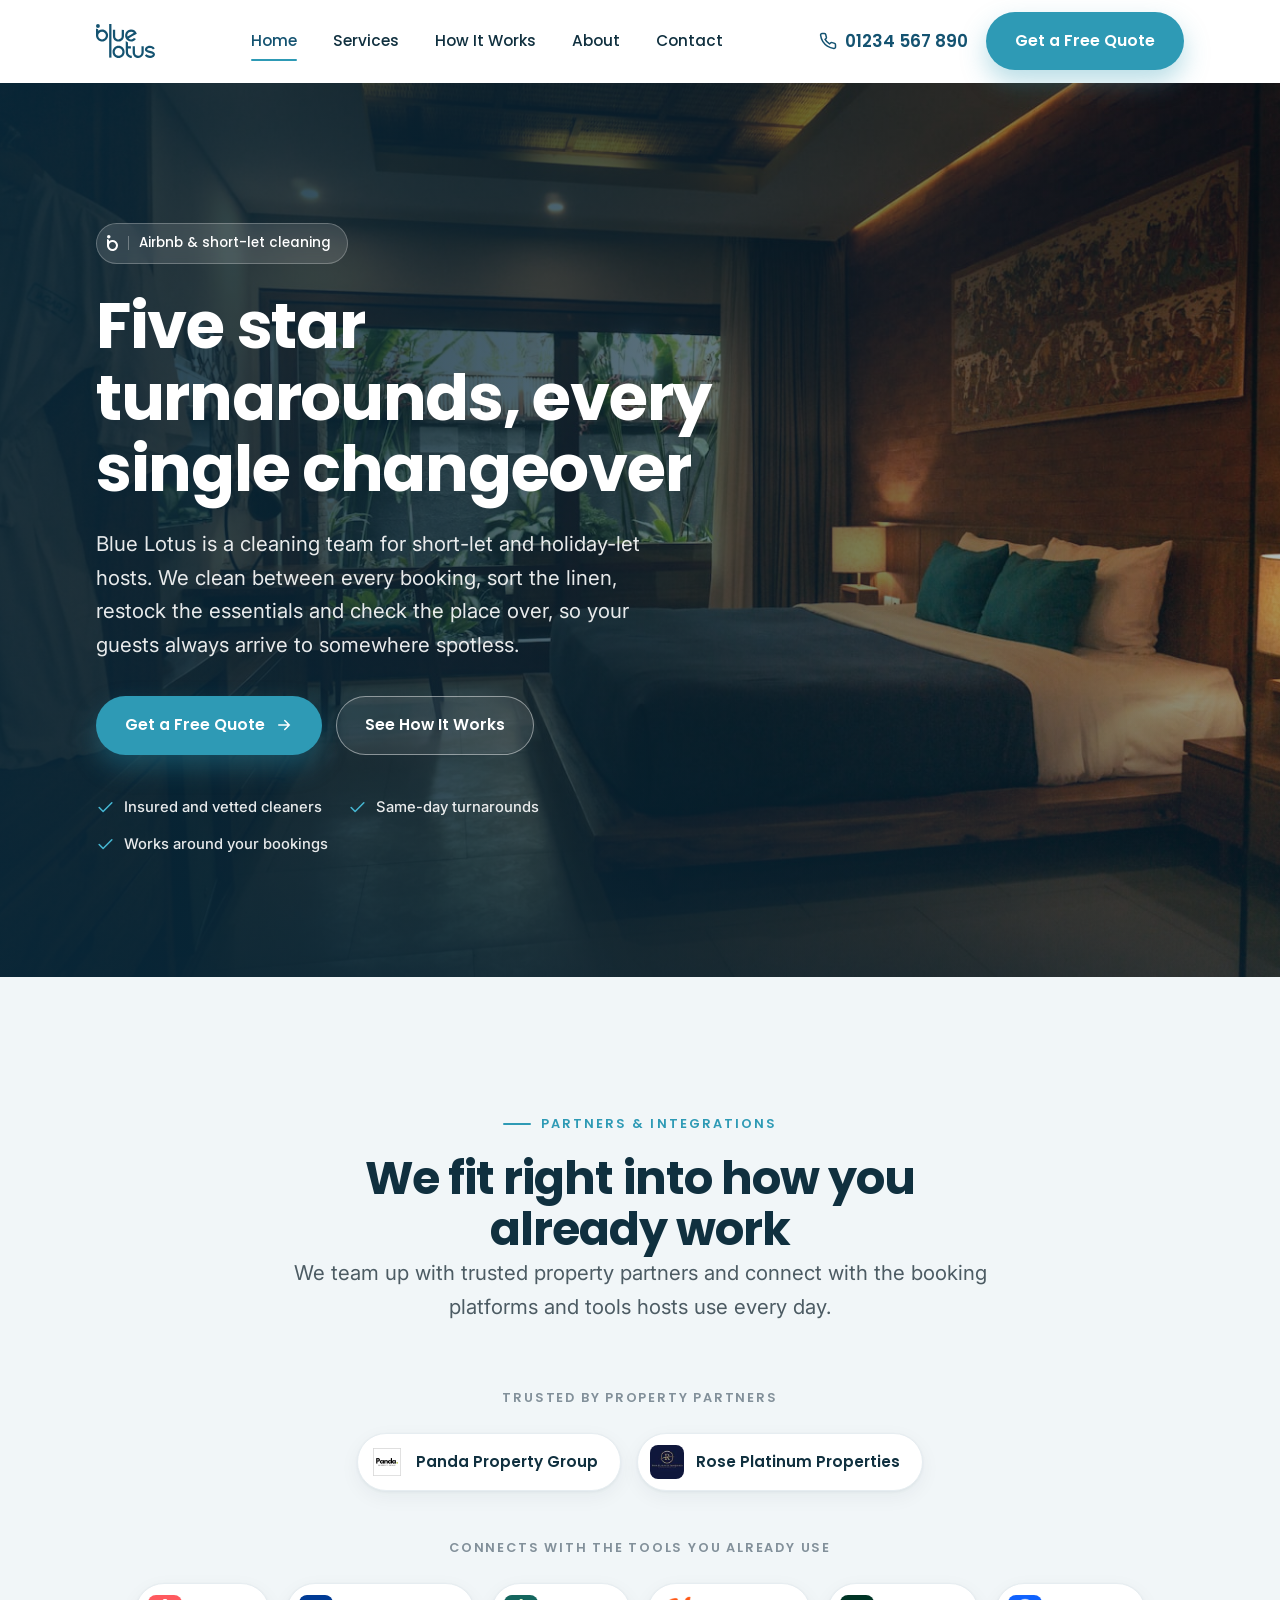
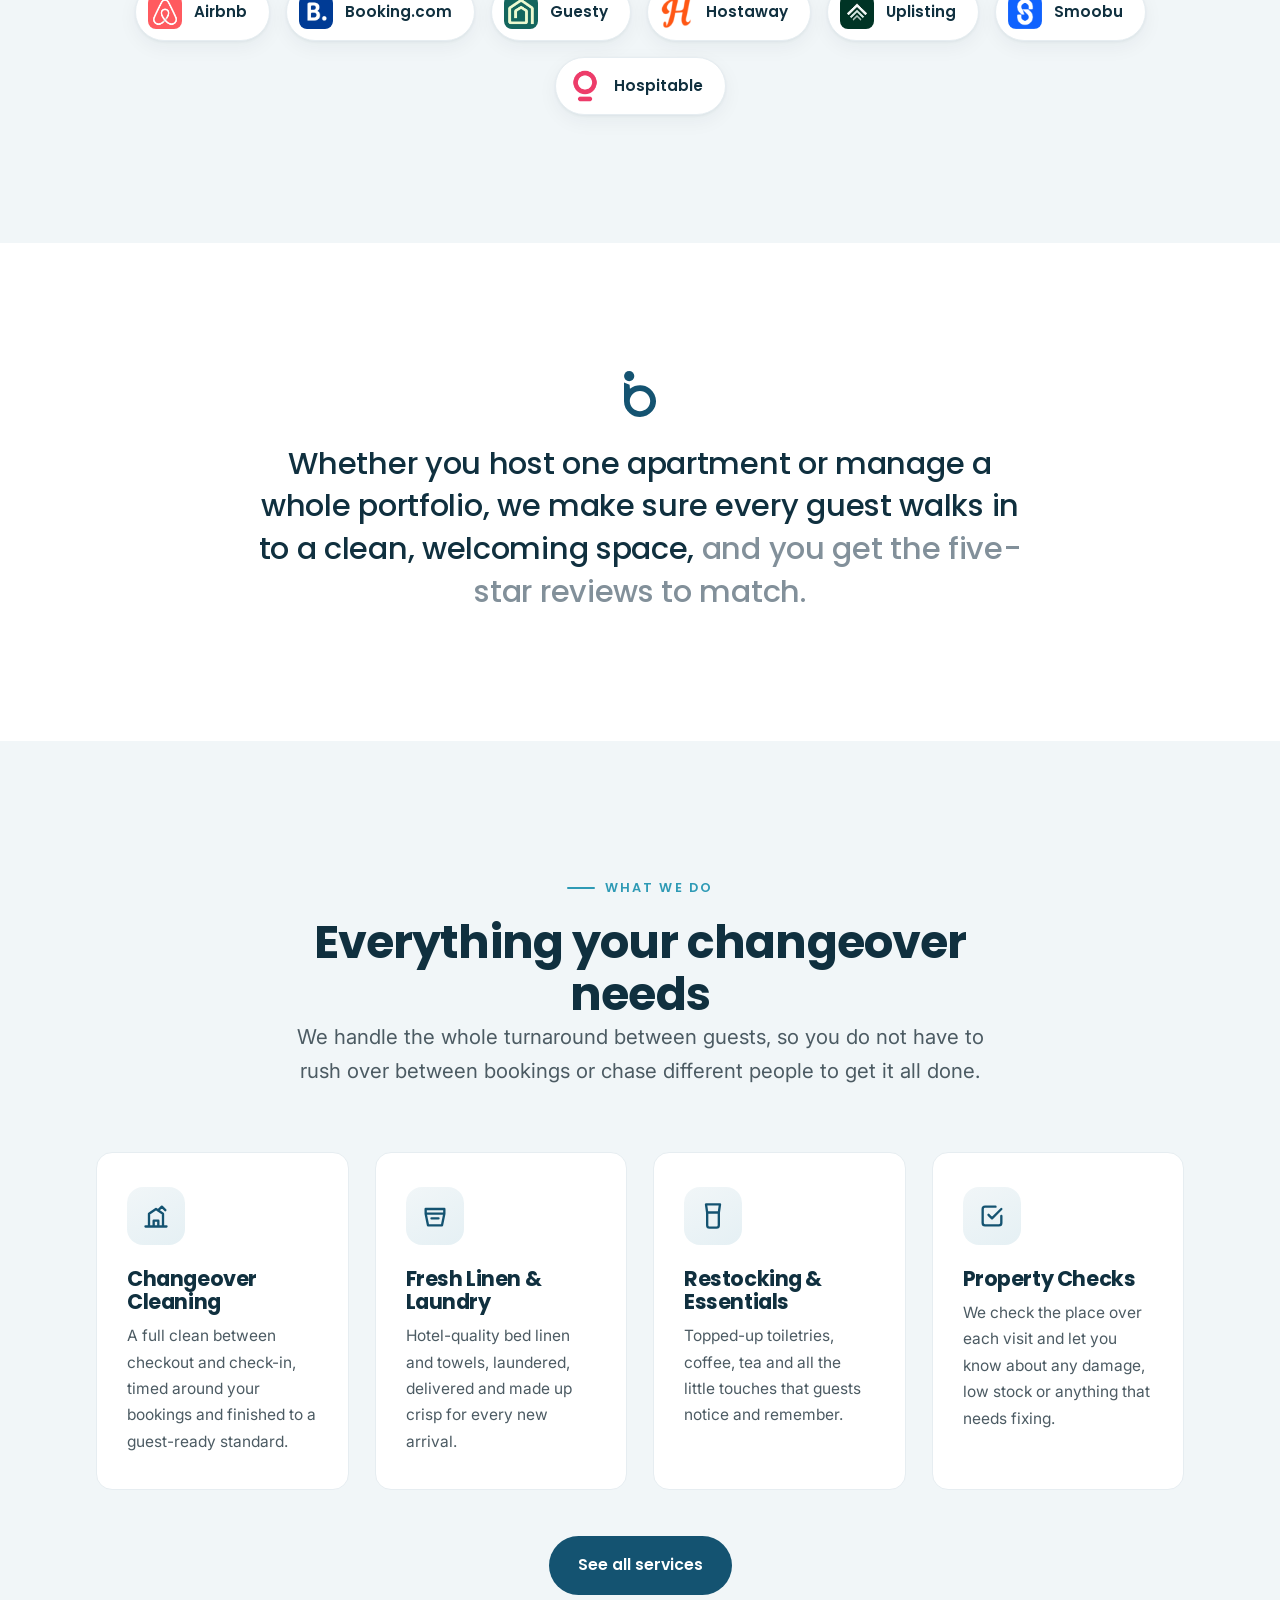
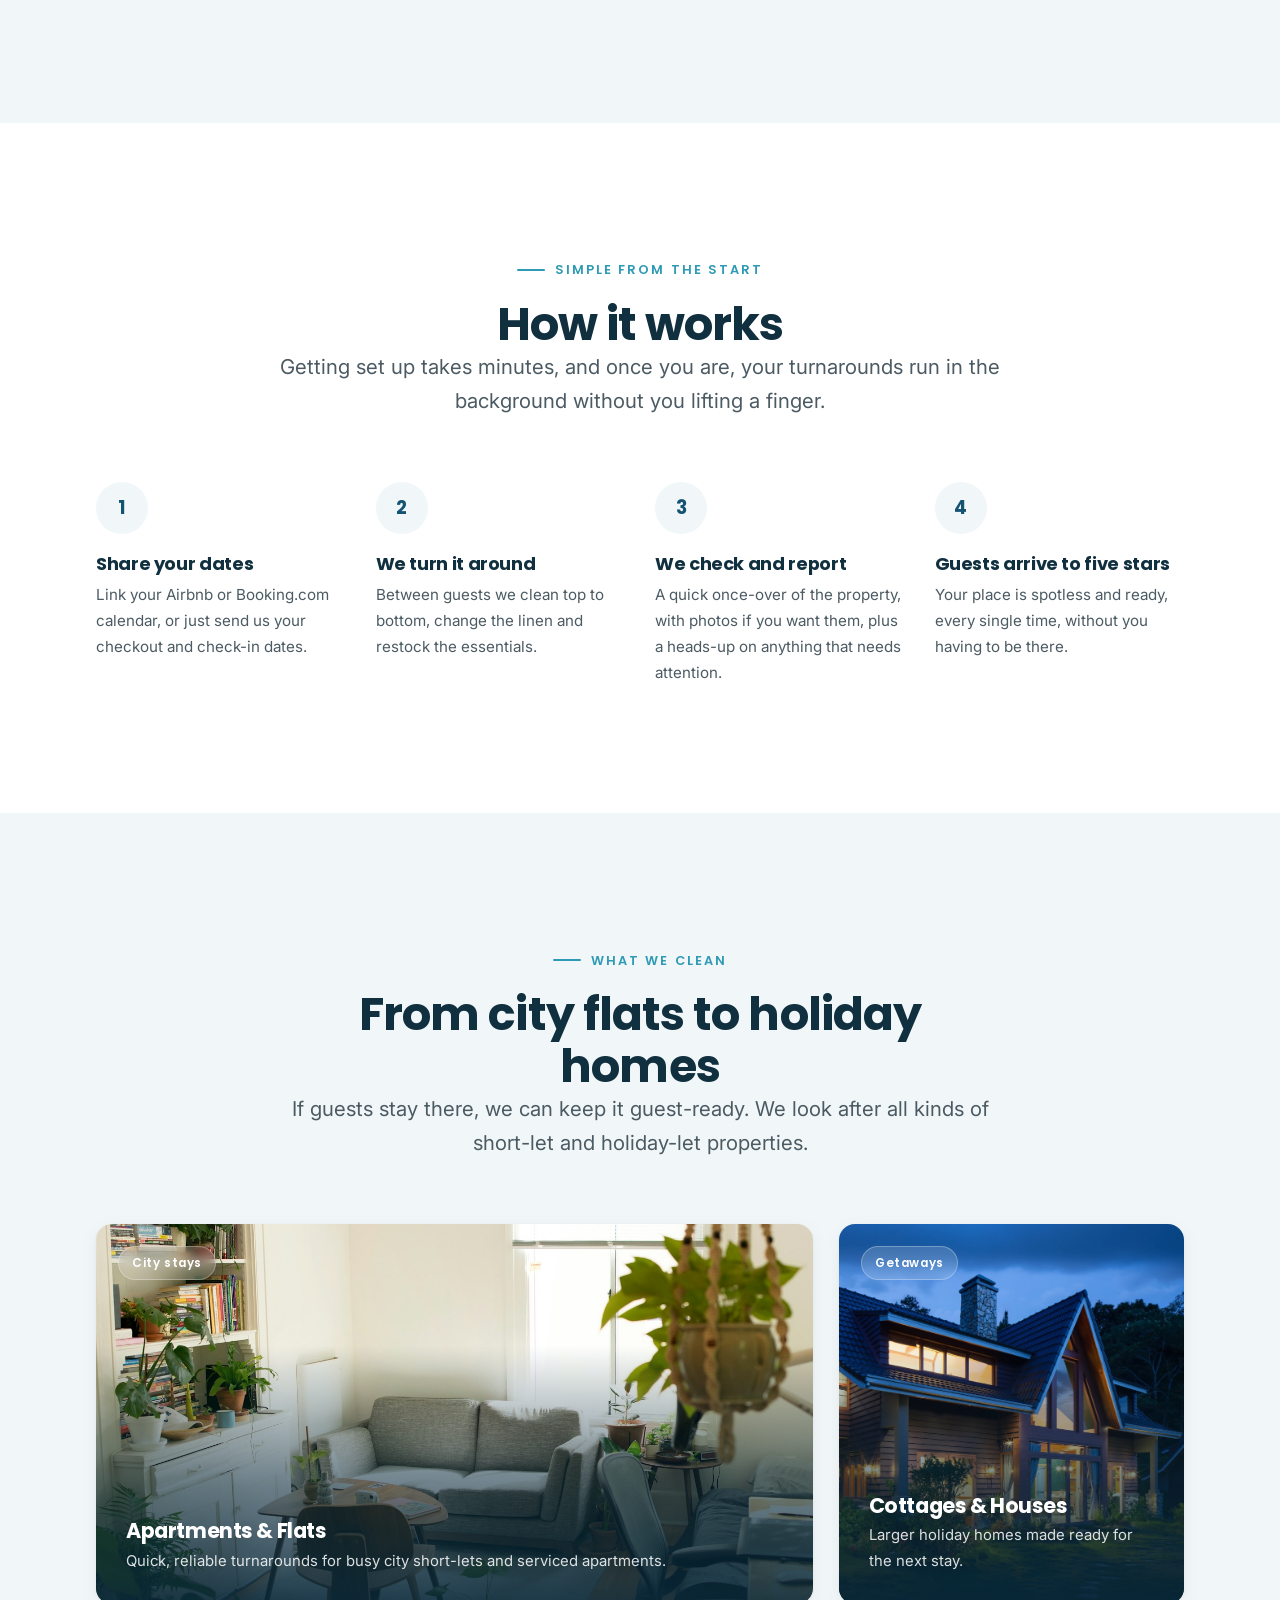
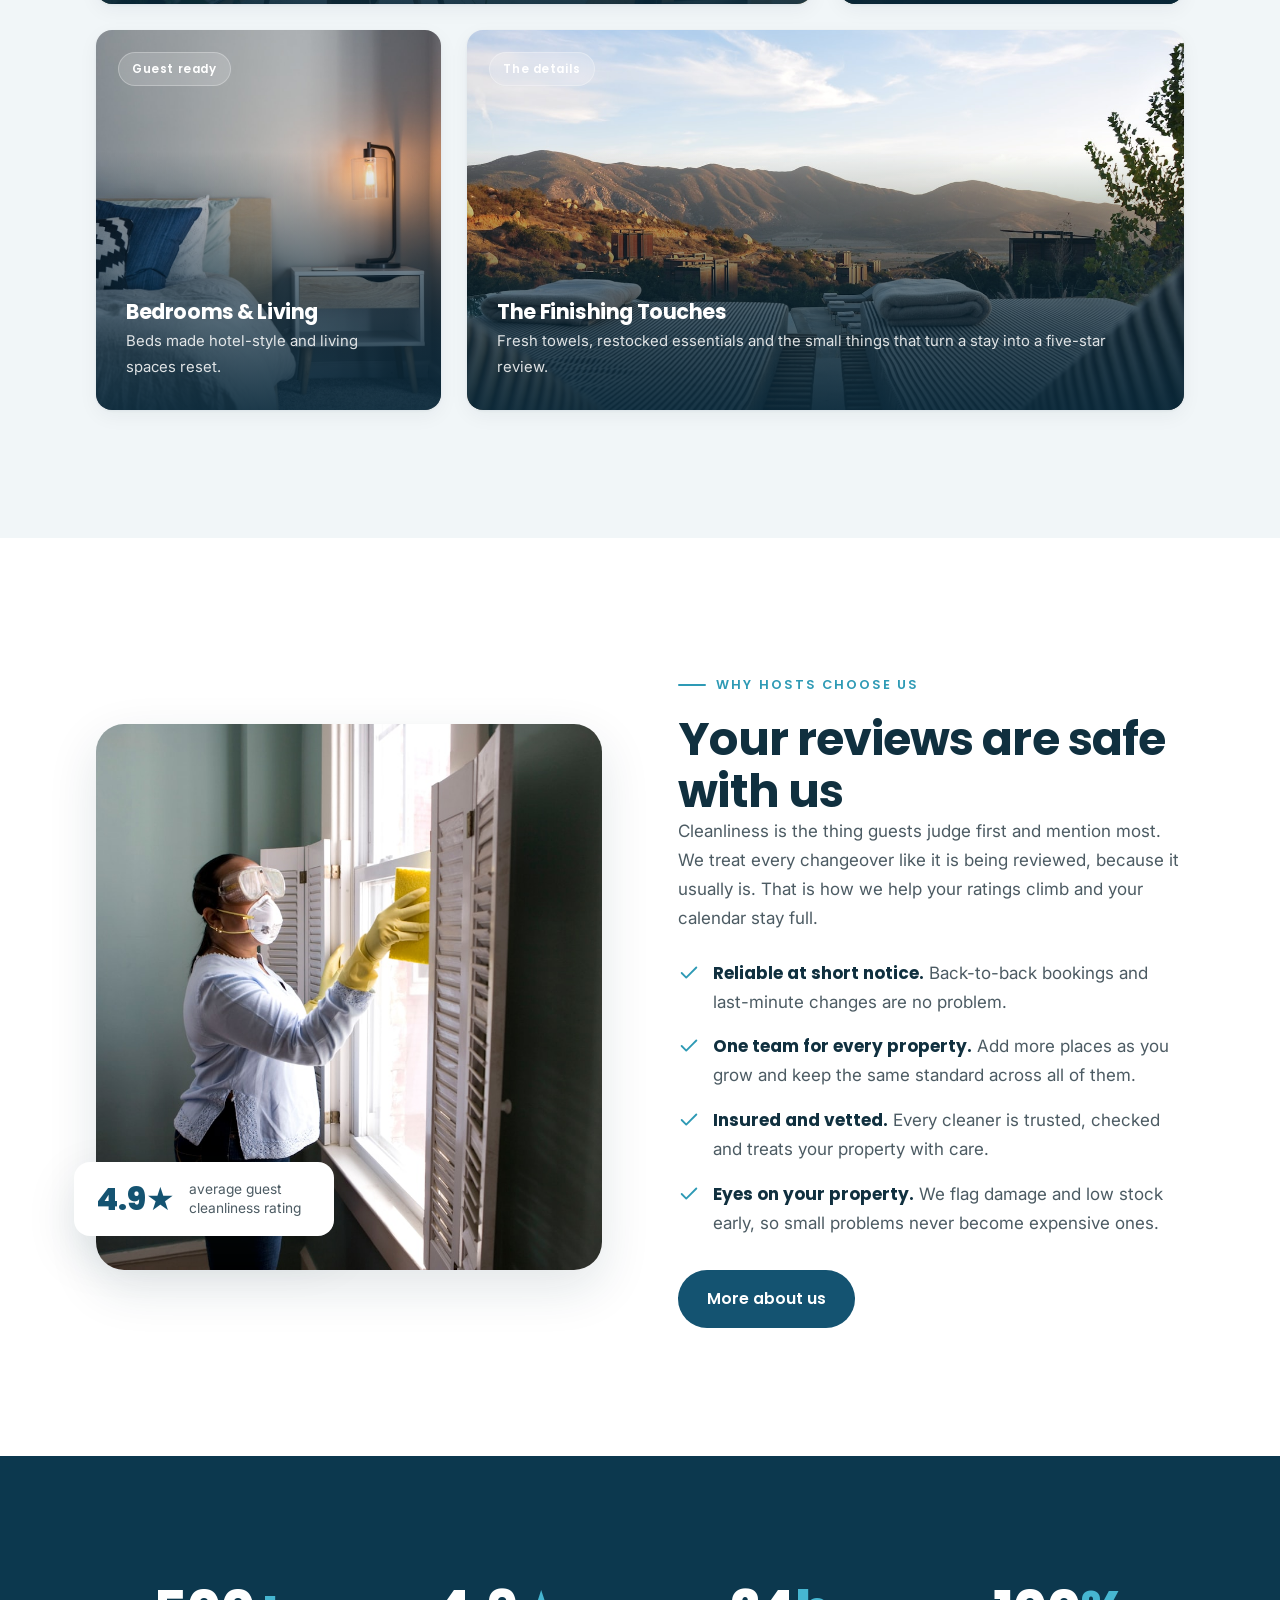
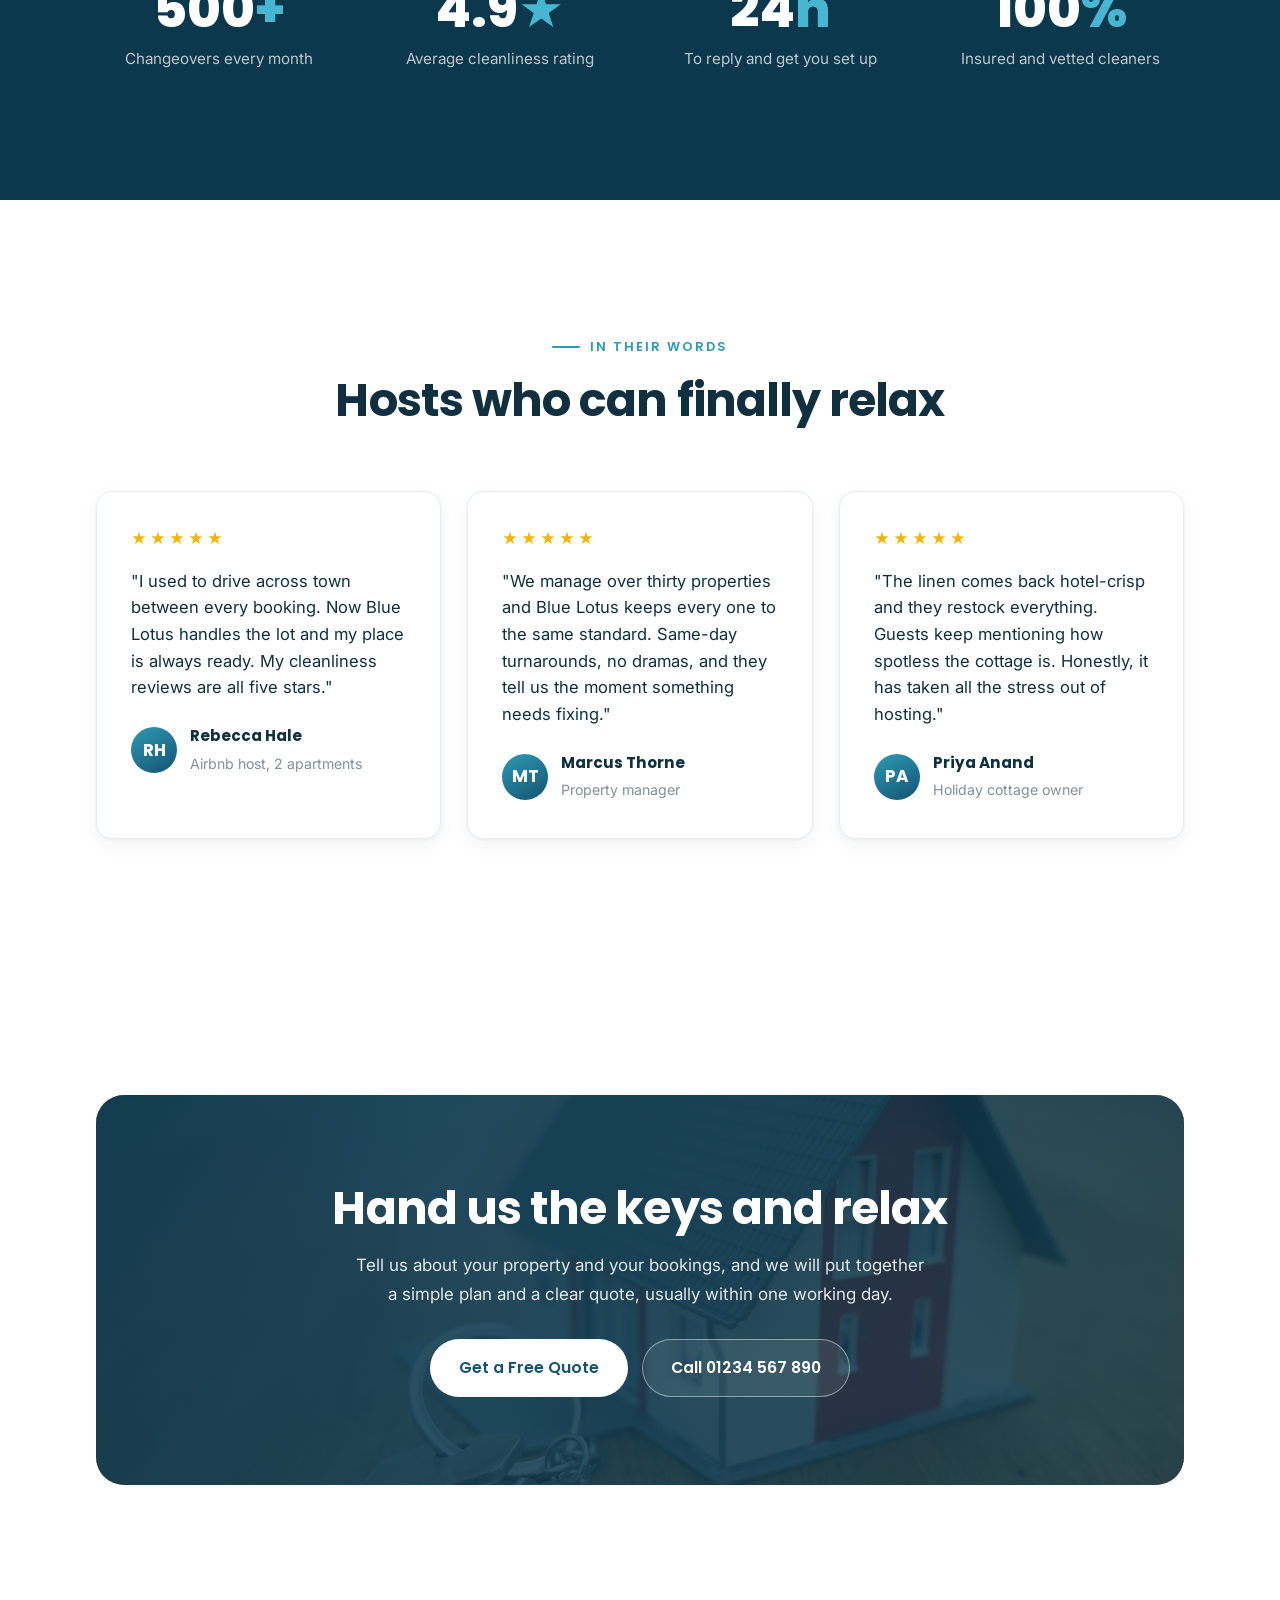
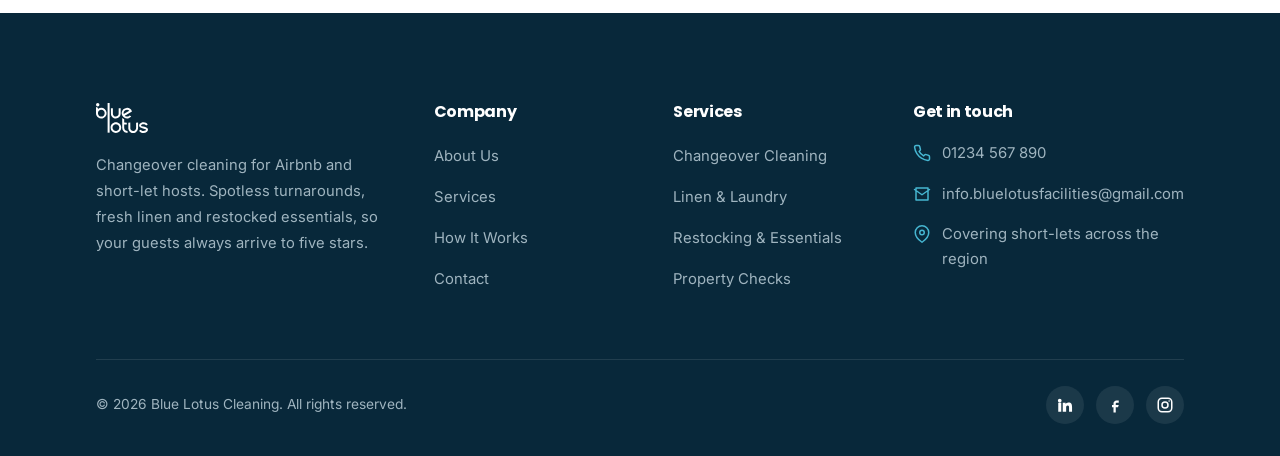
==== index.html @ f2491db0 "Blue Lotus short-let cleaning website" ====
<!DOCTYPE html>
<html lang="en">
<head>
  <meta charset="UTF-8">
  <meta name="viewport" content="width=device-width, initial-scale=1.0">
  <title>Blue Lotus | Airbnb &amp; Short-Let Cleaning</title>
  <meta name="description" content="Blue Lotus is a changeover cleaning team for Airbnb and short-let hosts. Spotless turnarounds between bookings, fresh linen, restocked essentials and property checks.">
  <link rel="icon" href="assets/favicon.svg" type="image/svg+xml">
  <link rel="preconnect" href="https://fonts.googleapis.com">
  <link rel="preconnect" href="https://fonts.gstatic.com" crossorigin>
  <link rel="stylesheet" href="https://fonts.googleapis.com/css2?family=Poppins:wght@500;600;700;800&family=Inter:wght@400;500;600&display=swap" media="print" onload="this.media='all'">
  <noscript><link rel="stylesheet" href="https://fonts.googleapis.com/css2?family=Poppins:wght@500;600;700;800&family=Inter:wght@400;500;600&display=swap"></noscript>
  <link rel="stylesheet" href="css/styles.css">
</head>
<body>

  <!-- HEADER -->
  <header class="site-header">
    <div class="container nav">
      <a href="index.html" class="nav__logo" aria-label="Blue Lotus home"><img src="assets/logo.svg" alt="Blue Lotus"></a>
      <nav class="nav__links" aria-label="Primary">
        <a href="index.html" aria-current="page">Home</a>
        <a href="services.html">Services</a>
        <a href="how-it-works.html">How It Works</a>
        <a href="about.html">About</a>
        <a href="contact.html">Contact</a>
      </nav>
      <div class="nav__cta">
        <a href="tel:+441234567890" class="nav__phone"><svg viewBox="0 0 24 24" fill="none" stroke="currentColor" stroke-width="2" stroke-linecap="round"><path d="M22 16.92v3a2 2 0 0 1-2.18 2 19.79 19.79 0 0 1-8.63-3.07 19.5 19.5 0 0 1-6-6 19.79 19.79 0 0 1-3.07-8.67A2 2 0 0 1 4.11 2h3a2 2 0 0 1 2 1.72c.13.96.36 1.9.7 2.81a2 2 0 0 1-.45 2.11L8.09 9.91a16 16 0 0 0 6 6l1.27-1.27a2 2 0 0 1 2.11-.45c.9.34 1.85.57 2.81.7A2 2 0 0 1 22 16.92Z"/></svg>01234 567 890</a>
        <a href="contact.html" class="btn btn--primary">Get a Free Quote</a>
      </div>
      <button class="nav__toggle" aria-label="Open menu" aria-expanded="false" aria-controls="mobile-menu"><svg viewBox="0 0 24 24" fill="none" stroke="currentColor" stroke-width="2" stroke-linecap="round"><path d="M3 12h18M3 6h18M3 18h18"/></svg></button>
    </div>
    <div class="mobile-menu" id="mobile-menu">
      <a href="index.html">Home</a>
      <a href="services.html">Services</a>
      <a href="how-it-works.html">How It Works</a>
      <a href="about.html">About</a>
      <a href="contact.html">Contact</a>
      <a href="contact.html" class="btn btn--primary">Get a Free Quote</a>
    </div>
  </header>

  <main>
    <!-- HERO -->
    <section class="hero">
      <div class="hero__bg"><img src="assets/img/hero-hotel.jpg" alt="A spotless, guest-ready short-let bedroom"></div>
      <div class="container">
        <div class="hero__inner">
          <span class="hero__badge"><img src="assets/mark-white.svg" alt=""> <span class="sep"></span> Airbnb &amp; short-let cleaning</span>
          <h1>Five star turnarounds, every single changeover</h1>
          <p class="lead hero__lead">Blue Lotus is a cleaning team for short-let and holiday-let hosts. We clean between every booking, sort the linen, restock the essentials and check the place over, so your guests always arrive to somewhere spotless.</p>
          <div class="hero__actions">
            <a href="contact.html" class="btn btn--primary">Get a Free Quote <svg viewBox="0 0 24 24" fill="none" stroke="currentColor" stroke-width="2" stroke-linecap="round"><path d="M5 12h14M13 6l6 6-6 6"/></svg></a>
            <a href="how-it-works.html" class="btn btn--outline-light">See How It Works</a>
          </div>
          <ul class="hero__trust">
            <li><svg viewBox="0 0 24 24" fill="none" stroke="currentColor" stroke-width="2" stroke-linecap="round" stroke-linejoin="round"><path d="M20 6 9 17l-5-5"/></svg> Insured and vetted cleaners</li>
            <li><svg viewBox="0 0 24 24" fill="none" stroke="currentColor" stroke-width="2" stroke-linecap="round" stroke-linejoin="round"><path d="M20 6 9 17l-5-5"/></svg> Same-day turnarounds</li>
            <li><svg viewBox="0 0 24 24" fill="none" stroke="currentColor" stroke-width="2" stroke-linecap="round" stroke-linejoin="round"><path d="M20 6 9 17l-5-5"/></svg> Works around your bookings</li>
          </ul>
        </div>
      </div>
    </section>

    <!-- PARTNERS -->
    <section class="section section--tint">
      <div class="container">
        <div class="section-head center reveal">
          <span class="eyebrow">Partners &amp; integrations</span>
          <h2>We fit right into how you already work</h2>
          <p class="lead">We team up with trusted property partners and connect with the booking platforms and tools hosts use every day.</p>
        </div>
        <div class="partners__group reveal">
          <p class="partners__label">Trusted by property partners</p>
          <div class="partner-grid">
            <a class="partner-chip" href="https://www.pandapropertygroup.com/" target="_blank" rel="noopener"><img src="assets/img/partners/panda.png" alt="Panda Property Group logo"> <span>Panda Property Group</span></a>
            <a class="partner-chip" href="https://www.roseplatinumproperties.co.uk/" target="_blank" rel="noopener"><img src="assets/img/partners/rose.png" alt="Rose Platinum Properties logo"> <span>Rose Platinum Properties</span></a>
          </div>
        </div>
        <div class="partners__group reveal">
          <p class="partners__label">Connects with the tools you already use</p>
          <div class="partner-grid">
            <span class="partner-chip"><img src="assets/img/partners/airbnb.png" alt="Airbnb logo"> <span>Airbnb</span></span>
            <span class="partner-chip"><img src="assets/img/partners/booking.png" alt="Booking.com logo"> <span>Booking.com</span></span>
            <span class="partner-chip"><img src="assets/img/partners/guesty.png" alt="Guesty logo"> <span>Guesty</span></span>
            <span class="partner-chip"><img src="assets/img/partners/hostaway.png" alt="Hostaway logo"> <span>Hostaway</span></span>
            <span class="partner-chip"><img src="assets/img/partners/uplisting.png" alt="Uplisting logo"> <span>Uplisting</span></span>
            <span class="partner-chip"><img src="assets/img/partners/smoobu.png" alt="Smoobu logo"> <span>Smoobu</span></span>
            <span class="partner-chip"><img src="assets/img/partners/hospitable.png" alt="Hospitable logo"> <span>Hospitable</span></span>
          </div>
        </div>
      </div>
    </section>

    <!-- INTRO -->
    <section class="section intro">
      <div class="container">
        <img src="assets/favicon.svg" alt="" class="intro__mark reveal">
        <p class="reveal">Whether you host one apartment or manage a whole portfolio, we make sure every guest walks in to a clean, welcoming space, <span class="soft">and you get the five-star reviews to match.</span></p>
      </div>
    </section>

    <!-- SERVICES -->
    <section class="section section--tint">
      <div class="container">
        <div class="section-head center reveal">
          <span class="eyebrow">What we do</span>
          <h2>Everything your changeover needs</h2>
          <p class="lead">We handle the whole turnaround between guests, so you do not have to rush over between bookings or chase different people to get it all done.</p>
        </div>
        <div class="grid grid-4">
          <article class="card reveal">
            <div class="card__icon"><svg viewBox="0 0 24 24" fill="none" stroke="currentColor" stroke-width="2" stroke-linecap="round" stroke-linejoin="round"><path d="M3 21h18M6 21V10l6-4 6 4v11M10 21v-5h4v5"/><path d="m14 7 3-3 3 3"/></svg></div>
            <h3>Changeover Cleaning</h3>
            <p>A full clean between checkout and check-in, timed around your bookings and finished to a guest-ready standard.</p>
          </article>
          <article class="card reveal">
            <div class="card__icon"><svg viewBox="0 0 24 24" fill="none" stroke="currentColor" stroke-width="2" stroke-linecap="round" stroke-linejoin="round"><path d="M4 6h16v4H4zM4 10l2 10h12l2-10M9 14h6"/></svg></div>
            <h3>Fresh Linen &amp; Laundry</h3>
            <p>Hotel-quality bed linen and towels, laundered, delivered and made up crisp for every new arrival.</p>
          </article>
          <article class="card reveal">
            <div class="card__icon"><svg viewBox="0 0 24 24" fill="none" stroke="currentColor" stroke-width="2" stroke-linecap="round" stroke-linejoin="round"><path d="M6 2h12l-1 7H7L6 2ZM7 9v11a2 2 0 0 0 2 2h6a2 2 0 0 0 2-2V9"/></svg></div>
            <h3>Restocking &amp; Essentials</h3>
            <p>Topped-up toiletries, coffee, tea and all the little touches that guests notice and remember.</p>
          </article>
          <article class="card reveal">
            <div class="card__icon"><svg viewBox="0 0 24 24" fill="none" stroke="currentColor" stroke-width="2" stroke-linecap="round" stroke-linejoin="round"><path d="M9 11l3 3 8-8M20 12v6a2 2 0 0 1-2 2H6a2 2 0 0 1-2-2V6a2 2 0 0 1 2-2h9"/></svg></div>
            <h3>Property Checks</h3>
            <p>We check the place over each visit and let you know about any damage, low stock or anything that needs fixing.</p>
          </article>
        </div>
        <div style="text-align:center; margin-top:46px" class="reveal">
          <a href="services.html" class="btn btn--dark">See all services</a>
        </div>
      </div>
    </section>

    <!-- HOW IT WORKS -->
    <section class="section">
      <div class="container">
        <div class="section-head center reveal">
          <span class="eyebrow">Simple from the start</span>
          <h2>How it works</h2>
          <p class="lead">Getting set up takes minutes, and once you are, your turnarounds run in the background without you lifting a finger.</p>
        </div>
        <div class="steps">
          <div class="step reveal"><div class="step__num">1</div><h3>Share your dates</h3><p>Link your Airbnb or Booking.com calendar, or just send us your checkout and check-in dates.</p></div>
          <div class="step reveal"><div class="step__num">2</div><h3>We turn it around</h3><p>Between guests we clean top to bottom, change the linen and restock the essentials.</p></div>
          <div class="step reveal"><div class="step__num">3</div><h3>We check and report</h3><p>A quick once-over of the property, with photos if you want them, plus a heads-up on anything that needs attention.</p></div>
          <div class="step reveal"><div class="step__num">4</div><h3>Guests arrive to five stars</h3><p>Your place is spotless and ready, every single time, without you having to be there.</p></div>
        </div>
      </div>
    </section>

    <!-- PROPERTY TYPES -->
    <section class="section section--tint">
      <div class="container">
        <div class="section-head center reveal">
          <span class="eyebrow">What we clean</span>
          <h2>From city flats to holiday homes</h2>
          <p class="lead">If guests stay there, we can keep it guest-ready. We look after all kinds of short-let and holiday-let properties.</p>
        </div>
        <div class="grid grid-3">
          <div class="space-card space-card--wide reveal">
            <img src="assets/img/apartment.jpg" alt="City apartment living room">
            <span class="tag">City stays</span>
            <div><h3>Apartments &amp; Flats</h3><p>Quick, reliable turnarounds for busy city short-lets and serviced apartments.</p></div>
          </div>
          <div class="space-card reveal">
            <img src="assets/img/prop-cottage.jpg" alt="Holiday cottage">
            <span class="tag">Getaways</span>
            <div><h3>Cottages &amp; Houses</h3><p>Larger holiday homes made ready for the next stay.</p></div>
          </div>
          <div class="space-card reveal">
            <img src="assets/img/prop-bedroom.jpg" alt="Neatly made bed">
            <span class="tag">Guest ready</span>
            <div><h3>Bedrooms &amp; Living</h3><p>Beds made hotel-style and living spaces reset.</p></div>
          </div>
          <div class="space-card space-card--wide reveal">
            <img src="assets/img/prop-welcome.jpg" alt="Fresh towels set out for guests">
            <span class="tag">The details</span>
            <div><h3>The Finishing Touches</h3><p>Fresh towels, restocked essentials and the small things that turn a stay into a five-star review.</p></div>
          </div>
        </div>
      </div>
    </section>

    <!-- WHY US -->
    <section class="section">
      <div class="container split">
        <div class="split__media reveal">
          <img src="assets/img/cleaning.jpg" alt="Blue Lotus cleaner at work">
          <div class="split__badge"><span class="n">4.9&#9733;</span><small>average guest cleanliness rating</small></div>
        </div>
        <div class="reveal">
          <span class="eyebrow">Why hosts choose us</span>
          <h2>Your reviews are safe with us</h2>
          <p>Cleanliness is the thing guests judge first and mention most. We treat every changeover like it is being reviewed, because it usually is. That is how we help your ratings climb and your calendar stay full.</p>
          <ul class="checklist">
            <li><svg viewBox="0 0 24 24" fill="none" stroke="currentColor" stroke-width="2" stroke-linecap="round" stroke-linejoin="round"><path d="M20 6 9 17l-5-5"/></svg><span><strong>Reliable at short notice.</strong> Back-to-back bookings and last-minute changes are no problem.</span></li>
            <li><svg viewBox="0 0 24 24" fill="none" stroke="currentColor" stroke-width="2" stroke-linecap="round" stroke-linejoin="round"><path d="M20 6 9 17l-5-5"/></svg><span><strong>One team for every property.</strong> Add more places as you grow and keep the same standard across all of them.</span></li>
            <li><svg viewBox="0 0 24 24" fill="none" stroke="currentColor" stroke-width="2" stroke-linecap="round" stroke-linejoin="round"><path d="M20 6 9 17l-5-5"/></svg><span><strong>Insured and vetted.</strong> Every cleaner is trusted, checked and treats your property with care.</span></li>
            <li><svg viewBox="0 0 24 24" fill="none" stroke="currentColor" stroke-width="2" stroke-linecap="round" stroke-linejoin="round"><path d="M20 6 9 17l-5-5"/></svg><span><strong>Eyes on your property.</strong> We flag damage and low stock early, so small problems never become expensive ones.</span></li>
          </ul>
          <a href="about.html" class="btn btn--dark">More about us</a>
        </div>
      </div>
    </section>

    <!-- STATS -->
    <section class="section section--brand">
      <div class="container">
        <div class="stats">
          <div class="stat reveal"><div class="num">500<span class="plus">+</span></div><p>Changeovers every month</p></div>
          <div class="stat reveal"><div class="num">4.9<span class="plus">&#9733;</span></div><p>Average cleanliness rating</p></div>
          <div class="stat reveal"><div class="num">24<span class="plus">h</span></div><p>To reply and get you set up</p></div>
          <div class="stat reveal"><div class="num">100<span class="plus">%</span></div><p>Insured and vetted cleaners</p></div>
        </div>
      </div>
    </section>

    <!-- TESTIMONIALS -->
    <section class="section">
      <div class="container">
        <div class="section-head center reveal">
          <span class="eyebrow">In their words</span>
          <h2>Hosts who can finally relax</h2>
        </div>
        <div class="grid grid-3">
          <figure class="quote reveal">
            <div class="stars">&#9733;&#9733;&#9733;&#9733;&#9733;</div>
            <blockquote>"I used to drive across town between every booking. Now Blue Lotus handles the lot and my place is always ready. My cleanliness reviews are all five stars."</blockquote>
            <figcaption class="quote__by"><span class="quote__av">RH</span><span><strong>Rebecca Hale</strong><small>Airbnb host, 2 apartments</small></span></figcaption>
          </figure>
          <figure class="quote reveal">
            <div class="stars">&#9733;&#9733;&#9733;&#9733;&#9733;</div>
            <blockquote>"We manage over thirty properties and Blue Lotus keeps every one to the same standard. Same-day turnarounds, no dramas, and they tell us the moment something needs fixing."</blockquote>
            <figcaption class="quote__by"><span class="quote__av">MT</span><span><strong>Marcus Thorne</strong><small>Property manager</small></span></figcaption>
          </figure>
          <figure class="quote reveal">
            <div class="stars">&#9733;&#9733;&#9733;&#9733;&#9733;</div>
            <blockquote>"The linen comes back hotel-crisp and they restock everything. Guests keep mentioning how spotless the cottage is. Honestly, it has taken all the stress out of hosting."</blockquote>
            <figcaption class="quote__by"><span class="quote__av">PA</span><span><strong>Priya Anand</strong><small>Holiday cottage owner</small></span></figcaption>
          </figure>
        </div>
      </div>
    </section>

    <!-- CTA -->
    <section class="section">
      <div class="container">
        <div class="cta reveal">
          <img src="assets/img/prop-keys.jpg" alt="">
          <h2>Hand us the keys and relax</h2>
          <p>Tell us about your property and your bookings, and we will put together a simple plan and a clear quote, usually within one working day.</p>
          <div class="hero__actions">
            <a href="contact.html" class="btn btn--light">Get a Free Quote</a>
            <a href="tel:+441234567890" class="btn btn--outline-light">Call 01234 567 890</a>
          </div>
        </div>
      </div>
    </section>
  </main>

  <!-- FOOTER -->
  <footer class="site-footer">
    <div class="container">
      <div class="footer-grid">
        <div>
          <img src="assets/logo-white.svg" alt="Blue Lotus" class="flogo">
          <p>Changeover cleaning for Airbnb and short-let hosts. Spotless turnarounds, fresh linen and restocked essentials, so your guests always arrive to five stars.</p>
        </div>
        <div>
          <h4>Company</h4>
          <ul class="footer-links">
            <li><a href="about.html">About Us</a></li>
            <li><a href="services.html">Services</a></li>
            <li><a href="how-it-works.html">How It Works</a></li>
            <li><a href="contact.html">Contact</a></li>
          </ul>
        </div>
        <div>
          <h4>Services</h4>
          <ul class="footer-links">
            <li><a href="services.html">Changeover Cleaning</a></li>
            <li><a href="services.html">Linen &amp; Laundry</a></li>
            <li><a href="services.html">Restocking &amp; Essentials</a></li>
            <li><a href="services.html">Property Checks</a></li>
          </ul>
        </div>
        <div>
          <h4>Get in touch</h4>
          <ul class="footer-contact">
            <li><svg viewBox="0 0 24 24" fill="none" stroke="currentColor" stroke-width="2" stroke-linecap="round" stroke-linejoin="round"><path d="M22 16.92v3a2 2 0 0 1-2.18 2 19.79 19.79 0 0 1-8.63-3.07 19.5 19.5 0 0 1-6-6 19.79 19.79 0 0 1-3.07-8.67A2 2 0 0 1 4.11 2h3a2 2 0 0 1 2 1.72c.13.96.36 1.9.7 2.81a2 2 0 0 1-.45 2.11L8.09 9.91a16 16 0 0 0 6 6l1.27-1.27a2 2 0 0 1 2.11-.45c.9.34 1.85.57 2.81.7A2 2 0 0 1 22 16.92Z"/></svg><a href="tel:+441234567890">01234 567 890</a></li>
            <li><svg viewBox="0 0 24 24" fill="none" stroke="currentColor" stroke-width="2" stroke-linecap="round" stroke-linejoin="round"><path d="M4 4h16v16H4zM22 6l-10 7L2 6"/></svg><a href="mailto:info.bluelotusfacilities@gmail.com">info.bluelotusfacilities@gmail.com</a></li>
            <li><svg viewBox="0 0 24 24" fill="none" stroke="currentColor" stroke-width="2" stroke-linecap="round" stroke-linejoin="round"><path d="M21 10c0 7-9 13-9 13s-9-6-9-13a9 9 0 0 1 18 0Z"/><circle cx="12" cy="10" r="3"/></svg><span>Covering short-lets across the region</span></li>
          </ul>
        </div>
      </div>
      <div class="footer-bottom">
        <span>&copy; <span id="year">2026</span> Blue Lotus Cleaning. All rights reserved.</span>
        <div class="footer-social">
          <a href="#" aria-label="LinkedIn"><svg viewBox="0 0 24 24" fill="currentColor"><path d="M4.98 3.5a2.5 2.5 0 1 1 0 5 2.5 2.5 0 0 1 0-5ZM3 9h4v12H3zM9 9h3.8v1.7h.05c.53-1 1.83-2.05 3.77-2.05 4.03 0 4.78 2.65 4.78 6.1V21h-4v-5.4c0-1.3 0-2.95-1.8-2.95s-2.07 1.4-2.07 2.85V21H9z"/></svg></a>
          <a href="#" aria-label="Facebook"><svg viewBox="0 0 24 24" fill="currentColor"><path d="M14 9h3V6h-3c-2.2 0-4 1.8-4 4v2H8v3h2v7h3v-7h3l1-3h-4v-2c0-.6.4-1 1-1Z"/></svg></a>
          <a href="#" aria-label="Instagram"><svg viewBox="0 0 24 24" fill="none" stroke="currentColor" stroke-width="2"><rect x="3" y="3" width="18" height="18" rx="5"/><circle cx="12" cy="12" r="4"/><circle cx="17.5" cy="6.5" r="1" fill="currentColor" stroke="none"/></svg></a>
        </div>
      </div>
    </div>
  </footer>

  <script src="js/main.js"></script>
</body>
</html>
---- css/styles.css ----
/* =====================================================================
   Blue Lotus - Hotel Cleaning Specialists
   Brand color sampled from logo: #145371
   ===================================================================== */

:root {
  --brand:        #145371;
  --brand-700:    #0f4460;
  --brand-800:    #0c384e;
  --brand-900:    #08283a;
  --accent:       #2e9ab5;
  --accent-400:   #46b6d1;

  --ink:          #10303f;
  --body:         #4c5b63;
  --muted:        #82909a;
  --line:         #e6edf1;
  --mist:         #f1f6f8;
  --mist-2:       #f8fbfc;
  --paper:        #ffffff;

  --radius:       16px;
  --radius-sm:    10px;
  --radius-lg:    28px;
  --shadow-sm:    0 1px 3px rgba(16,48,63,.06), 0 6px 20px rgba(16,48,63,.05);
  --shadow:       0 18px 50px rgba(16,48,63,.12);
  --shadow-lg:    0 30px 80px rgba(8,40,58,.28);
  --container:    1200px;
  --gutter:       clamp(22px, 5vw, 56px);
  --ease:         cubic-bezier(.22,.61,.36,1);

  --font-head: "Poppins", "Segoe UI", system-ui, -apple-system, sans-serif;
  --font-body: "Inter", "Segoe UI", system-ui, -apple-system, sans-serif;
}

*, *::before, *::after { box-sizing: border-box; }
* { margin: 0; }
html { scroll-behavior: smooth; -webkit-text-size-adjust: 100%; }
body {
  font-family: var(--font-body);
  color: var(--body);
  background: var(--paper);
  line-height: 1.7;
  font-size: 17px;
  -webkit-font-smoothing: antialiased;
  overflow-x: hidden;
}
img { max-width: 100%; display: block; }
a { color: inherit; text-decoration: none; }
ul { list-style: none; padding: 0; }
button { font: inherit; cursor: pointer; }

h1, h2, h3, h4 {
  font-family: var(--font-head);
  color: var(--ink);
  line-height: 1.12;
  font-weight: 700;
  letter-spacing: -.02em;
}
h1 { font-size: clamp(2.4rem, 5.4vw, 4rem); }
h2 { font-size: clamp(1.9rem, 3.6vw, 2.9rem); }
h3 { font-size: 1.3rem; }
p  { margin-bottom: 1rem; }
p:last-child { margin-bottom: 0; }
.lead { font-size: clamp(1.08rem, 1.6vw, 1.28rem); color: var(--body); line-height: 1.65; }

.container { width: 100%; max-width: var(--container); margin-inline: auto; padding-inline: var(--gutter); }
.section { padding: clamp(70px, 10vw, 130px) 0; }
.section--tint { background: var(--mist); }
.section--brand { background: var(--brand-800); color: #cfe0e8; }
.section--brand h2, .section--brand h3 { color: #fff; }
.narrow { max-width: 760px; }

.eyebrow {
  display: inline-flex; align-items: center; gap: 10px;
  font-family: var(--font-head); font-weight: 600; font-size: .8rem;
  letter-spacing: .16em; text-transform: uppercase; color: var(--accent);
  margin-bottom: 18px;
}
.eyebrow::before { content: ""; width: 28px; height: 2px; background: var(--accent); border-radius: 2px; }
.section-head { max-width: 720px; margin-bottom: clamp(40px, 5vw, 64px); }
.section-head p { color: var(--body); }
.section-head.center { margin-inline: auto; text-align: center; }
.section-head.center .eyebrow { justify-content: center; }

/* Buttons */
.btn {
  display: inline-flex; align-items: center; gap: 10px;
  padding: 15px 28px; border-radius: 999px;
  font-family: var(--font-head); font-weight: 600; font-size: .98rem;
  border: 1.5px solid transparent; white-space: nowrap;
  transition: transform .3s var(--ease), box-shadow .3s var(--ease), background .25s, color .25s, border-color .25s;
}
.btn svg { width: 18px; height: 18px; }
.btn--primary { background: var(--accent); color: #fff; box-shadow: 0 12px 26px rgba(46,154,181,.34); }
.btn--primary:hover { transform: translateY(-2px); box-shadow: 0 18px 34px rgba(46,154,181,.44); }
.btn--dark { background: var(--brand); color: #fff; }
.btn--dark:hover { transform: translateY(-2px); background: var(--brand-700); }
.btn--ghost { background: transparent; color: var(--brand); border-color: var(--line); }
.btn--ghost:hover { border-color: var(--brand); background: var(--mist); }
.btn--light { background: #fff; color: var(--brand); }
.btn--light:hover { transform: translateY(-2px); box-shadow: var(--shadow); }
.btn--outline-light { background: rgba(255,255,255,.08); color: #fff; border-color: rgba(255,255,255,.45); }
.btn--outline-light:hover { border-color: #fff; background: rgba(255,255,255,.16); }

/* =====================================================================
   Header
   ===================================================================== */
.site-header {
  position: sticky; top: 0; z-index: 100;
  background: rgba(255,255,255,.88);
  backdrop-filter: saturate(180%) blur(14px);
  border-bottom: 1px solid transparent;
  transition: box-shadow .3s, border-color .3s;
}
.site-header.scrolled { box-shadow: var(--shadow-sm); border-color: var(--line); }
.nav { display: flex; align-items: center; justify-content: space-between; height: 82px; }
.nav__logo img { height: 34px; width: auto; }
.nav__links { display: flex; align-items: center; gap: 36px; }
.nav__links a {
  font-family: var(--font-head); font-weight: 500; font-size: .96rem;
  color: var(--ink); position: relative; padding: 4px 0; transition: color .2s;
}
.nav__links a::after {
  content: ""; position: absolute; left: 0; bottom: -3px; width: 0; height: 2px;
  background: var(--accent); border-radius: 2px; transition: width .3s var(--ease);
}
.nav__links a:hover, .nav__links a[aria-current="page"] { color: var(--brand); }
.nav__links a:hover::after, .nav__links a[aria-current="page"]::after { width: 100%; }
.nav__cta { display: flex; align-items: center; gap: 18px; }
.nav__phone {
  font-family: var(--font-head); font-weight: 600; color: var(--brand);
  display: inline-flex; align-items: center; gap: 8px; white-space: nowrap;
}
.nav__phone svg { width: 18px; height: 18px; }
.nav__toggle { display: none; background: none; border: 0; padding: 8px; color: var(--ink); }
.nav__toggle svg { width: 28px; height: 28px; }
.mobile-menu { display: none; }

/* =====================================================================
   Hero (image-led, full-bleed)
   ===================================================================== */
.hero {
  position: relative; min-height: min(88vh, 780px);
  display: flex; align-items: center;
  padding: clamp(80px, 12vw, 140px) 0 clamp(70px, 10vw, 120px);
  color: #fff; overflow: hidden;
}
.hero__bg { position: absolute; inset: 0; z-index: 0; }
.hero__bg img { width: 100%; height: 100%; object-fit: cover; }
.hero__bg::after {
  content: ""; position: absolute; inset: 0;
  background:
    linear-gradient(100deg, rgba(8,40,58,.92) 0%, rgba(8,40,58,.72) 42%, rgba(8,40,58,.28) 100%),
    linear-gradient(0deg, rgba(8,40,58,.55), rgba(8,40,58,0) 45%);
}
.hero__inner { position: relative; z-index: 1; max-width: 680px; }
.hero__badge {
  display: inline-flex; align-items: center; gap: 10px;
  background: rgba(255,255,255,.12); border: 1px solid rgba(255,255,255,.25);
  backdrop-filter: blur(6px); padding: 8px 16px 8px 10px; border-radius: 999px;
  font-size: .84rem; font-weight: 500; font-family: var(--font-head);
  color: #fff; margin-bottom: 26px;
}
.hero__badge img { height: 16px; width: auto; }
.hero__badge .sep { width: 1px; height: 14px; background: rgba(255,255,255,.3); }
.hero h1 { color: #fff; margin-bottom: 22px; }
.hero__lead { max-width: 560px; margin-bottom: 34px; color: rgba(255,255,255,.9); }
.hero__actions { display: flex; flex-wrap: wrap; gap: 14px; margin-bottom: 40px; }
.hero__trust { display: flex; flex-wrap: wrap; gap: 12px 26px; }
.hero__trust li { display: flex; align-items: center; gap: 9px; font-size: .92rem; font-weight: 500; color: rgba(255,255,255,.9); }
.hero__trust svg { width: 19px; height: 19px; color: var(--accent-400); flex: none; }

/* =====================================================================
   Intro statement
   ===================================================================== */
.intro { text-align: center; }
.intro .container { max-width: 900px; }
.intro__mark { height: 46px; margin: 0 auto 26px; display: block; opacity: .9; }
.intro p { font-family: var(--font-head); font-weight: 500; font-size: clamp(1.3rem, 2.6vw, 1.9rem); line-height: 1.4; color: var(--ink); letter-spacing: -.01em; }
.intro p .soft { color: var(--muted); }

/* =====================================================================
   Grids + service cards
   ===================================================================== */
.grid { display: grid; gap: 26px; }
.grid-2 { grid-template-columns: repeat(2, 1fr); }
.grid-3 { grid-template-columns: repeat(3, 1fr); }
.grid-4 { grid-template-columns: repeat(4, 1fr); }

.card {
  background: #fff; border: 1px solid var(--line); border-radius: var(--radius);
  padding: 34px 30px; transition: transform .35s var(--ease), box-shadow .35s var(--ease), border-color .35s;
}
.card:hover { transform: translateY(-4px); box-shadow: var(--shadow); border-color: transparent; }
.card__icon {
  width: 58px; height: 58px; border-radius: 16px; display: grid; place-items: center;
  margin-bottom: 22px; background: linear-gradient(150deg, var(--mist), #e5f0f4); color: var(--brand);
}
.card__icon svg { width: 28px; height: 28px; }
.card h3 { margin-bottom: 10px; }
.card p { font-size: .97rem; }

/* =====================================================================
   Space cards (real photos)
   ===================================================================== */
.space-card {
  position: relative; border-radius: var(--radius); overflow: hidden;
  min-height: 380px; display: flex; align-items: flex-end; color: #fff; padding: 30px;
  box-shadow: var(--shadow-sm); isolation: isolate;
}
.space-card img {
  position: absolute; inset: 0; width: 100%; height: 100%; object-fit: cover;
  z-index: -2; transition: transform .7s var(--ease);
}
.space-card::after {
  content: ""; position: absolute; inset: 0; z-index: -1;
  background: linear-gradient(180deg, rgba(8,40,58,0) 32%, rgba(8,40,58,.55) 66%, rgba(8,40,58,.9) 100%);
}
.space-card:hover img { transform: scale(1.05); }
.space-card h3 { color: #fff; margin-bottom: 6px; }
.space-card p { color: rgba(255,255,255,.85); font-size: .93rem; }
.space-card .tag {
  position: absolute; top: 22px; left: 22px;
  background: rgba(255,255,255,.16); backdrop-filter: blur(6px); border: 1px solid rgba(255,255,255,.28);
  padding: 6px 13px; border-radius: 999px; font-size: .74rem; font-weight: 600;
  font-family: var(--font-head); letter-spacing: .05em;
}
.space-card--wide { grid-column: span 2; }

/* =====================================================================
   Split / feature with image
   ===================================================================== */
.split { display: grid; grid-template-columns: 1fr 1fr; gap: clamp(40px, 6vw, 88px); align-items: center; }
.split__media { position: relative; }
.split__media img { border-radius: var(--radius-lg); width: 100%; box-shadow: var(--shadow); aspect-ratio: 5/5.4; object-fit: cover; }
.split__badge {
  position: absolute; left: -22px; bottom: 34px; background: #fff; border-radius: var(--radius);
  box-shadow: var(--shadow); padding: 18px 22px; display: flex; align-items: center; gap: 14px; max-width: 260px;
}
.split__badge .n { font-family: var(--font-head); font-weight: 800; font-size: 2rem; color: var(--brand); line-height: 1; }
.split__badge small { color: var(--body); font-size: .86rem; line-height: 1.4; }

.checklist { display: grid; gap: 16px; margin: 26px 0 32px; }
.checklist li { display: flex; gap: 13px; align-items: flex-start; }
.checklist svg { width: 22px; height: 22px; color: var(--accent); flex: none; margin-top: 3px; }
.checklist strong { color: var(--ink); font-family: var(--font-head); }

/* =====================================================================
   Stats
   ===================================================================== */
.stats { display: grid; grid-template-columns: repeat(4, 1fr); gap: 34px; text-align: center; }
.stat .num { font-family: var(--font-head); font-weight: 800; font-size: clamp(2.4rem, 4vw, 3.4rem); color: #fff; line-height: 1; }
.stat .num .plus { color: var(--accent-400); }
.stat p { color: rgba(255,255,255,.72); margin: 10px 0 0; font-size: .95rem; }

/* =====================================================================
   Steps
   ===================================================================== */
.steps { display: grid; grid-template-columns: repeat(4, 1fr); gap: 30px; }
.step__num {
  width: 52px; height: 52px; border-radius: 50%; display: grid; place-items: center; margin-bottom: 20px;
  background: var(--mist); color: var(--brand); font-family: var(--font-head); font-weight: 700; font-size: 1.15rem;
}
.step h3 { font-size: 1.12rem; margin-bottom: 8px; }
.step p { font-size: .95rem; }

/* =====================================================================
   Testimonials
   ===================================================================== */
.quote { background: #fff; border: 1px solid var(--line); border-radius: var(--radius); padding: 34px; box-shadow: var(--shadow-sm); }
.quote .stars { color: #f5b301; margin-bottom: 16px; letter-spacing: 3px; font-size: .95rem; }
.quote blockquote { font-size: 1.04rem; color: var(--ink); margin-bottom: 22px; line-height: 1.6; }
.quote__by { display: flex; align-items: center; gap: 13px; }
.quote__av { width: 46px; height: 46px; border-radius: 50%; flex: none; background: linear-gradient(150deg, var(--accent), var(--brand)); display: grid; place-items: center; color: #fff; font-family: var(--font-head); font-weight: 700; }
.quote__by strong { display: block; color: var(--ink); font-family: var(--font-head); font-size: .95rem; }
.quote__by small { color: var(--muted); }

/* =====================================================================
   CTA band (image)
   ===================================================================== */
.cta {
  position: relative; border-radius: var(--radius-lg); overflow: hidden;
  padding: clamp(48px, 7vw, 88px) clamp(28px, 5vw, 72px); text-align: center; color: #fff; isolation: isolate;
}
.cta img { position: absolute; inset: 0; width: 100%; height: 100%; object-fit: cover; z-index: -2; }
.cta::after { content: ""; position: absolute; inset: 0; z-index: -1; background: linear-gradient(120deg, rgba(12,56,78,.94), rgba(12,56,78,.78)); }
.cta h2 { color: #fff; margin-bottom: 16px; }
.cta p { color: rgba(255,255,255,.88); max-width: 580px; margin: 0 auto 30px; }
.cta .hero__actions { justify-content: center; margin: 0; }

/* =====================================================================
   Page hero (inner)
   ===================================================================== */
.page-hero {
  position: relative; color: #fff; padding: clamp(90px, 11vw, 150px) 0 clamp(60px, 8vw, 96px); overflow: hidden;
}
.page-hero__bg { position: absolute; inset: 0; z-index: 0; }
.page-hero__bg img { width: 100%; height: 100%; object-fit: cover; }
.page-hero__bg::after { content: ""; position: absolute; inset: 0; background: linear-gradient(110deg, rgba(8,40,58,.92), rgba(8,40,58,.62)); }
.page-hero .container { position: relative; z-index: 1; max-width: 820px; }
.page-hero h1 { color: #fff; margin-bottom: 16px; }
.page-hero p { max-width: 640px; color: rgba(255,255,255,.9); }
.breadcrumb { font-size: .86rem; color: rgba(255,255,255,.7); margin-bottom: 18px; }
.breadcrumb a:hover { color: #fff; }
.page-hero .eyebrow { color: var(--accent-400); }

/* =====================================================================
   Contact
   ===================================================================== */
.contact-grid { display: grid; grid-template-columns: .9fr 1.1fr; gap: clamp(40px, 6vw, 72px); align-items: start; }
.info-item { display: flex; gap: 16px; margin-bottom: 28px; }
.info-item .ic { width: 48px; height: 48px; border-radius: 14px; flex: none; display: grid; place-items: center; background: var(--mist); color: var(--brand); }
.info-item .ic svg { width: 22px; height: 22px; }
.info-item h3 { font-size: 1.05rem; margin-bottom: 3px; }
.info-item p { font-size: .96rem; }
.info-item a:hover { color: var(--brand); }

.form { background: #fff; border: 1px solid var(--line); border-radius: var(--radius-lg); padding: clamp(28px, 4vw, 44px); box-shadow: var(--shadow); }
.form-row { display: grid; grid-template-columns: 1fr 1fr; gap: 18px; }
.field { margin-bottom: 18px; }
.field label { display: block; font-family: var(--font-head); font-weight: 600; font-size: .88rem; color: var(--ink); margin-bottom: 8px; }
.field input, .field select, .field textarea {
  width: 100%; padding: 14px 16px; border: 1.5px solid var(--line); border-radius: var(--radius-sm);
  font: inherit; color: var(--ink); background: var(--mist-2); transition: border-color .2s, background .2s, box-shadow .2s;
}
.field input:focus, .field select:focus, .field textarea:focus { outline: none; border-color: var(--accent); background: #fff; box-shadow: 0 0 0 4px rgba(46,154,181,.12); }
.field textarea { min-height: 130px; resize: vertical; }
.form .btn { width: 100%; justify-content: center; margin-top: 6px; }
.form__note { text-align: center; font-size: .82rem; color: var(--muted); margin-top: 14px; }
.form-success { display: none; text-align: center; padding: 22px; background: #e7f6ef; border: 1px solid #b8e6cf; border-radius: var(--radius); color: #1c7a4d; font-weight: 600; font-family: var(--font-head); margin-top: 16px; }

/* =====================================================================
   FAQ
   ===================================================================== */
.faq { max-width: 820px; margin-inline: auto; }
.faq__item { border-bottom: 1px solid var(--line); }
.faq__q { width: 100%; text-align: left; background: none; border: 0; padding: 24px 0; display: flex; justify-content: space-between; align-items: center; gap: 20px; font-family: var(--font-head); font-weight: 600; font-size: 1.08rem; color: var(--ink); }
.faq__q .icon { flex: none; width: 24px; height: 24px; position: relative; }
.faq__q .icon::before, .faq__q .icon::after { content: ""; position: absolute; background: var(--brand); border-radius: 2px; top: 50%; left: 50%; transform: translate(-50%,-50%); }
.faq__q .icon::before { width: 14px; height: 2px; }
.faq__q .icon::after { width: 2px; height: 14px; transition: transform .3s; }
.faq__item.open .faq__q .icon::after { transform: translate(-50%,-50%) scaleY(0); }
.faq__a { max-height: 0; overflow: hidden; transition: max-height .35s var(--ease); }
.faq__a p { padding: 0 0 24px; color: var(--body); }

/* =====================================================================
   Partners
   ===================================================================== */
.partners__group + .partners__group { margin-top: 46px; }
.partners__label {
  text-align: center; color: var(--muted); font-size: .8rem; letter-spacing: .14em;
  text-transform: uppercase; font-weight: 600; font-family: var(--font-head); margin-bottom: 24px;
}
.partner-grid { display: flex; flex-wrap: wrap; justify-content: center; gap: 16px; }
.partner-chip {
  display: flex; align-items: center; gap: 12px; background: #fff; border: 1px solid var(--line);
  border-radius: 999px; padding: 11px 22px 11px 12px; box-shadow: var(--shadow-sm);
  transition: transform .3s var(--ease), box-shadow .3s var(--ease), border-color .3s;
}
.partner-chip:hover { transform: translateY(-3px); box-shadow: var(--shadow); border-color: transparent; }
.partner-chip img { width: 34px; height: 34px; object-fit: contain; border-radius: 8px; flex: none; }
.partner-chip span { font-family: var(--font-head); font-weight: 600; color: var(--ink); font-size: .95rem; white-space: nowrap; }
@media (max-width: 640px) {
  .partner-chip { padding: 9px 16px 9px 10px; }
  .partner-chip span { font-size: .88rem; }
  .partner-chip img { width: 28px; height: 28px; }
}

/* =====================================================================
   Footer
   ===================================================================== */
.site-footer { background: var(--brand-900); color: #9fb4bf; padding: clamp(60px, 8vw, 90px) 0 32px; }
.footer-grid { display: grid; grid-template-columns: 1.5fr 1fr 1fr 1.2fr; gap: 44px; margin-bottom: 54px; }
.site-footer h4 { color: #fff; font-size: 1rem; margin-bottom: 20px; font-family: var(--font-head); }
.site-footer .flogo { height: 30px; margin-bottom: 20px; }
.site-footer p { font-size: .92rem; line-height: 1.75; }
.footer-links li { margin-bottom: 12px; }
.footer-links a { font-size: .93rem; transition: color .2s, padding .2s; }
.footer-links a:hover { color: #fff; padding-left: 4px; }
.footer-contact li { display: flex; gap: 11px; margin-bottom: 15px; font-size: .93rem; align-items: flex-start; }
.footer-contact svg { width: 18px; height: 18px; color: var(--accent-400); flex: none; margin-top: 3px; }
.footer-contact a:hover { color: #fff; }
.footer-bottom { border-top: 1px solid rgba(255,255,255,.1); padding-top: 26px; display: flex; justify-content: space-between; align-items: center; gap: 16px; flex-wrap: wrap; font-size: .86rem; }
.footer-social { display: flex; gap: 12px; }
.footer-social a { width: 38px; height: 38px; border-radius: 50%; display: grid; place-items: center; background: rgba(255,255,255,.08); transition: background .25s, transform .25s; }
.footer-social a:hover { background: var(--accent); transform: translateY(-3px); }
.footer-social svg { width: 18px; height: 18px; color: #fff; }

/* =====================================================================
   Gentle reveal (subtle, non-jarring)
   ===================================================================== */
.reveal { opacity: 0; transform: translateY(16px); transition: opacity .8s var(--ease), transform .8s var(--ease); }
.reveal.in { opacity: 1; transform: none; }
@media (prefers-reduced-motion: reduce) {
  .reveal { opacity: 1 !important; transform: none !important; transition: none; }
  html { scroll-behavior: auto; }
  .space-card img, .btn, .card { transition: none; }
}

/* =====================================================================
   Responsive
   ===================================================================== */
@media (max-width: 980px) {
  .grid-4 { grid-template-columns: repeat(2, 1fr); }
  .stats { grid-template-columns: repeat(2, 1fr); gap: 44px 24px; }
  .steps { grid-template-columns: repeat(2, 1fr); gap: 40px 26px; }
  .split { grid-template-columns: 1fr; }
  .split__media { max-width: 540px; margin-inline: auto; order: -1; }
  .contact-grid { grid-template-columns: 1fr; }
  .footer-grid { grid-template-columns: 1fr 1fr; gap: 38px; }
}
@media (max-width: 780px) {
  .nav__links, .nav__phone { display: none; }
  .nav__toggle { display: inline-flex; }
  .mobile-menu {
    position: fixed; inset: 82px 0 auto 0; background: #fff; border-bottom: 1px solid var(--line);
    box-shadow: var(--shadow); padding: 18px var(--gutter) 28px; z-index: 99;
  }
  .mobile-menu.open { display: block; }
  .mobile-menu a { display: block; padding: 15px 0; border-bottom: 1px solid var(--line); font-family: var(--font-head); font-weight: 500; color: var(--ink); font-size: 1.05rem; }
  .mobile-menu .btn { width: 100%; justify-content: center; margin-top: 20px; }
  .space-card--wide { grid-column: span 1; }
}
@media (max-width: 640px) {
  .grid-2, .grid-3, .grid-4 { grid-template-columns: 1fr; }
  .form-row { grid-template-columns: 1fr; }
  .footer-grid { grid-template-columns: 1fr; gap: 34px; }
  .footer-bottom { justify-content: center; text-align: center; }
  .split__badge { left: 50%; transform: translateX(-50%); bottom: -20px; }
}
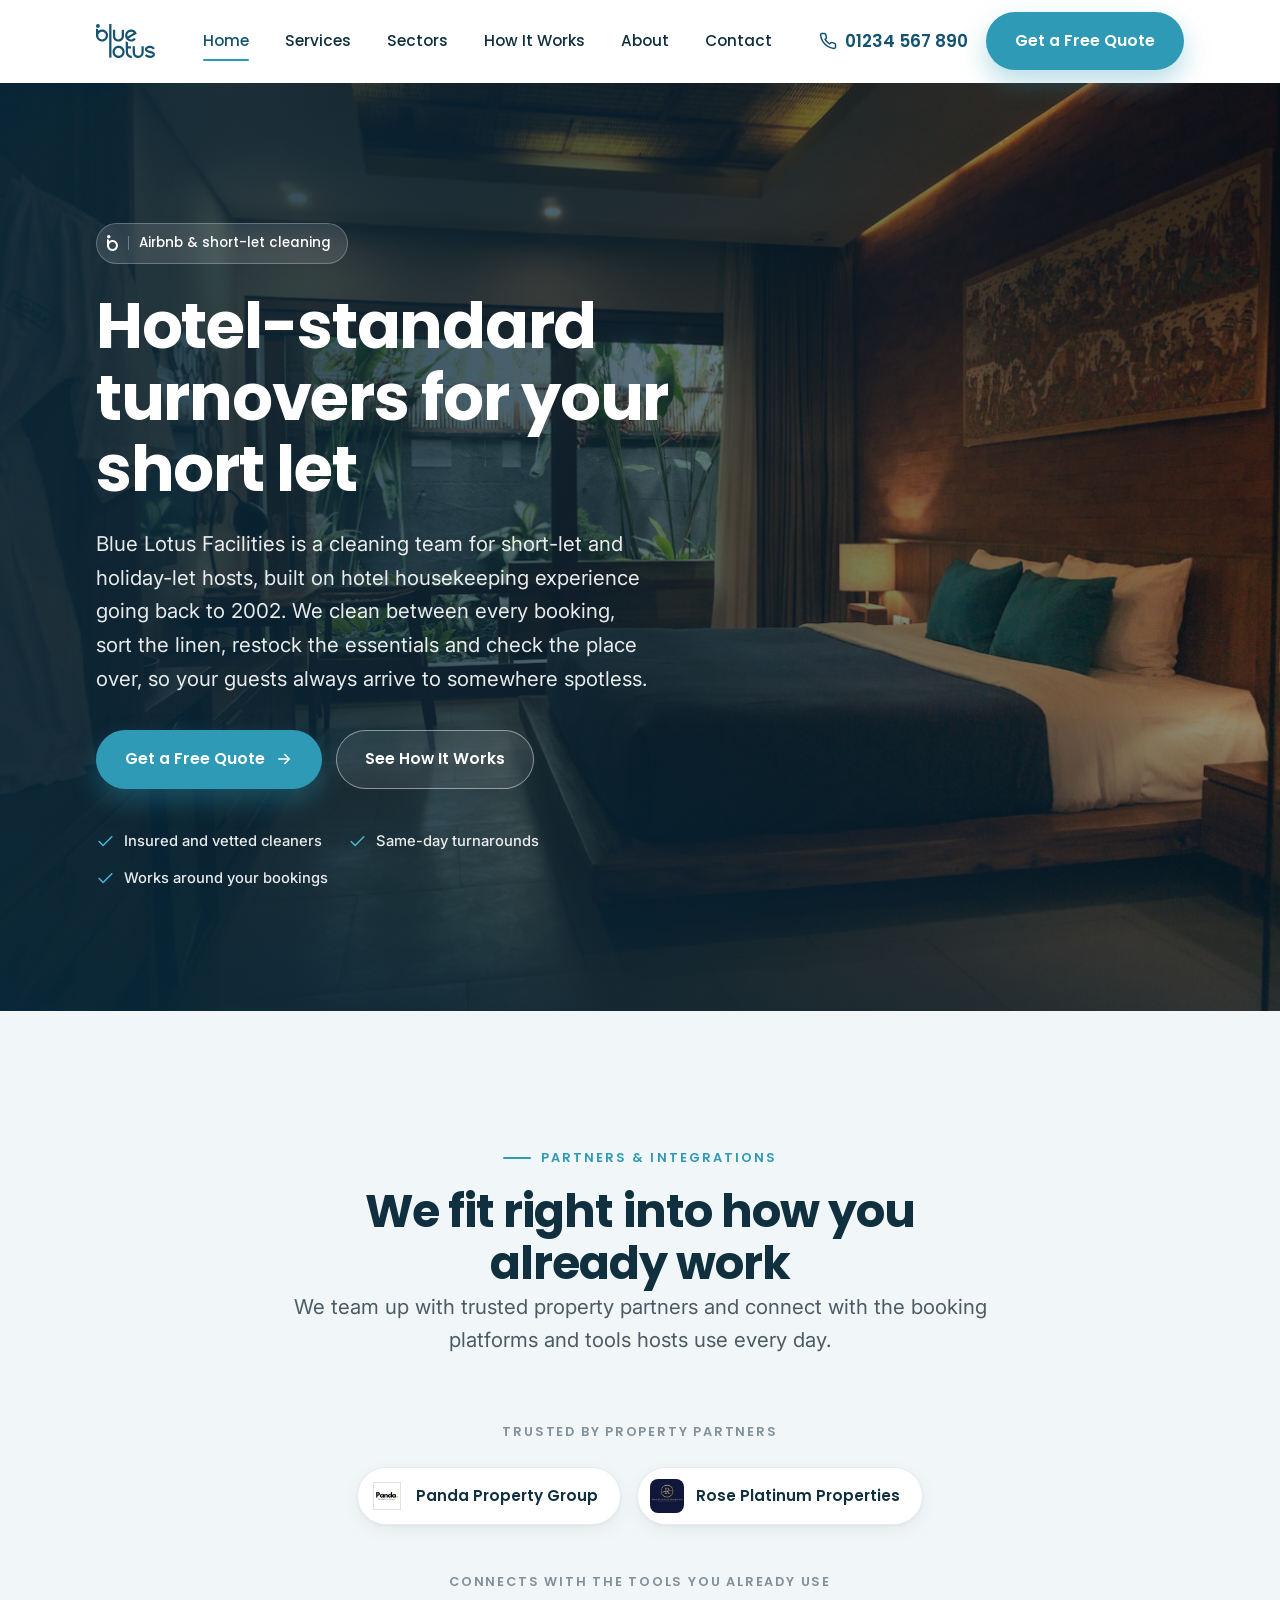
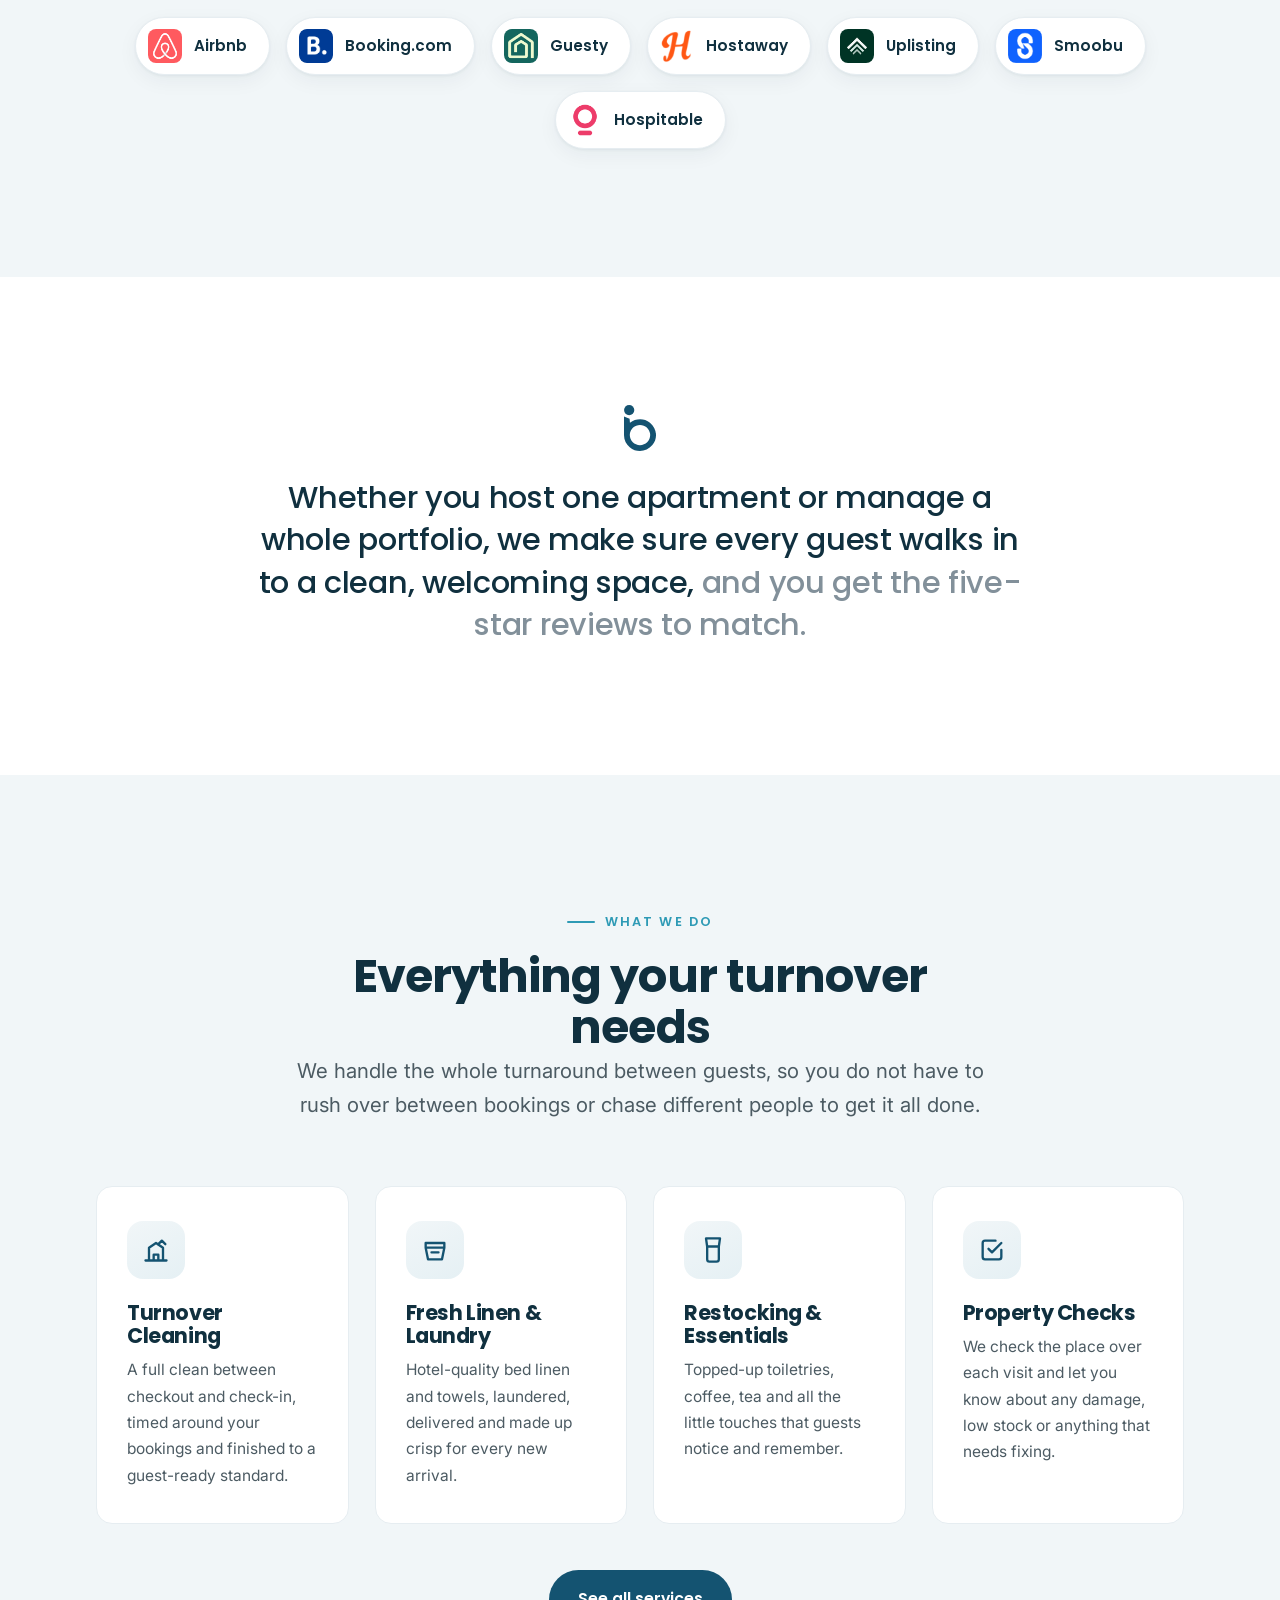
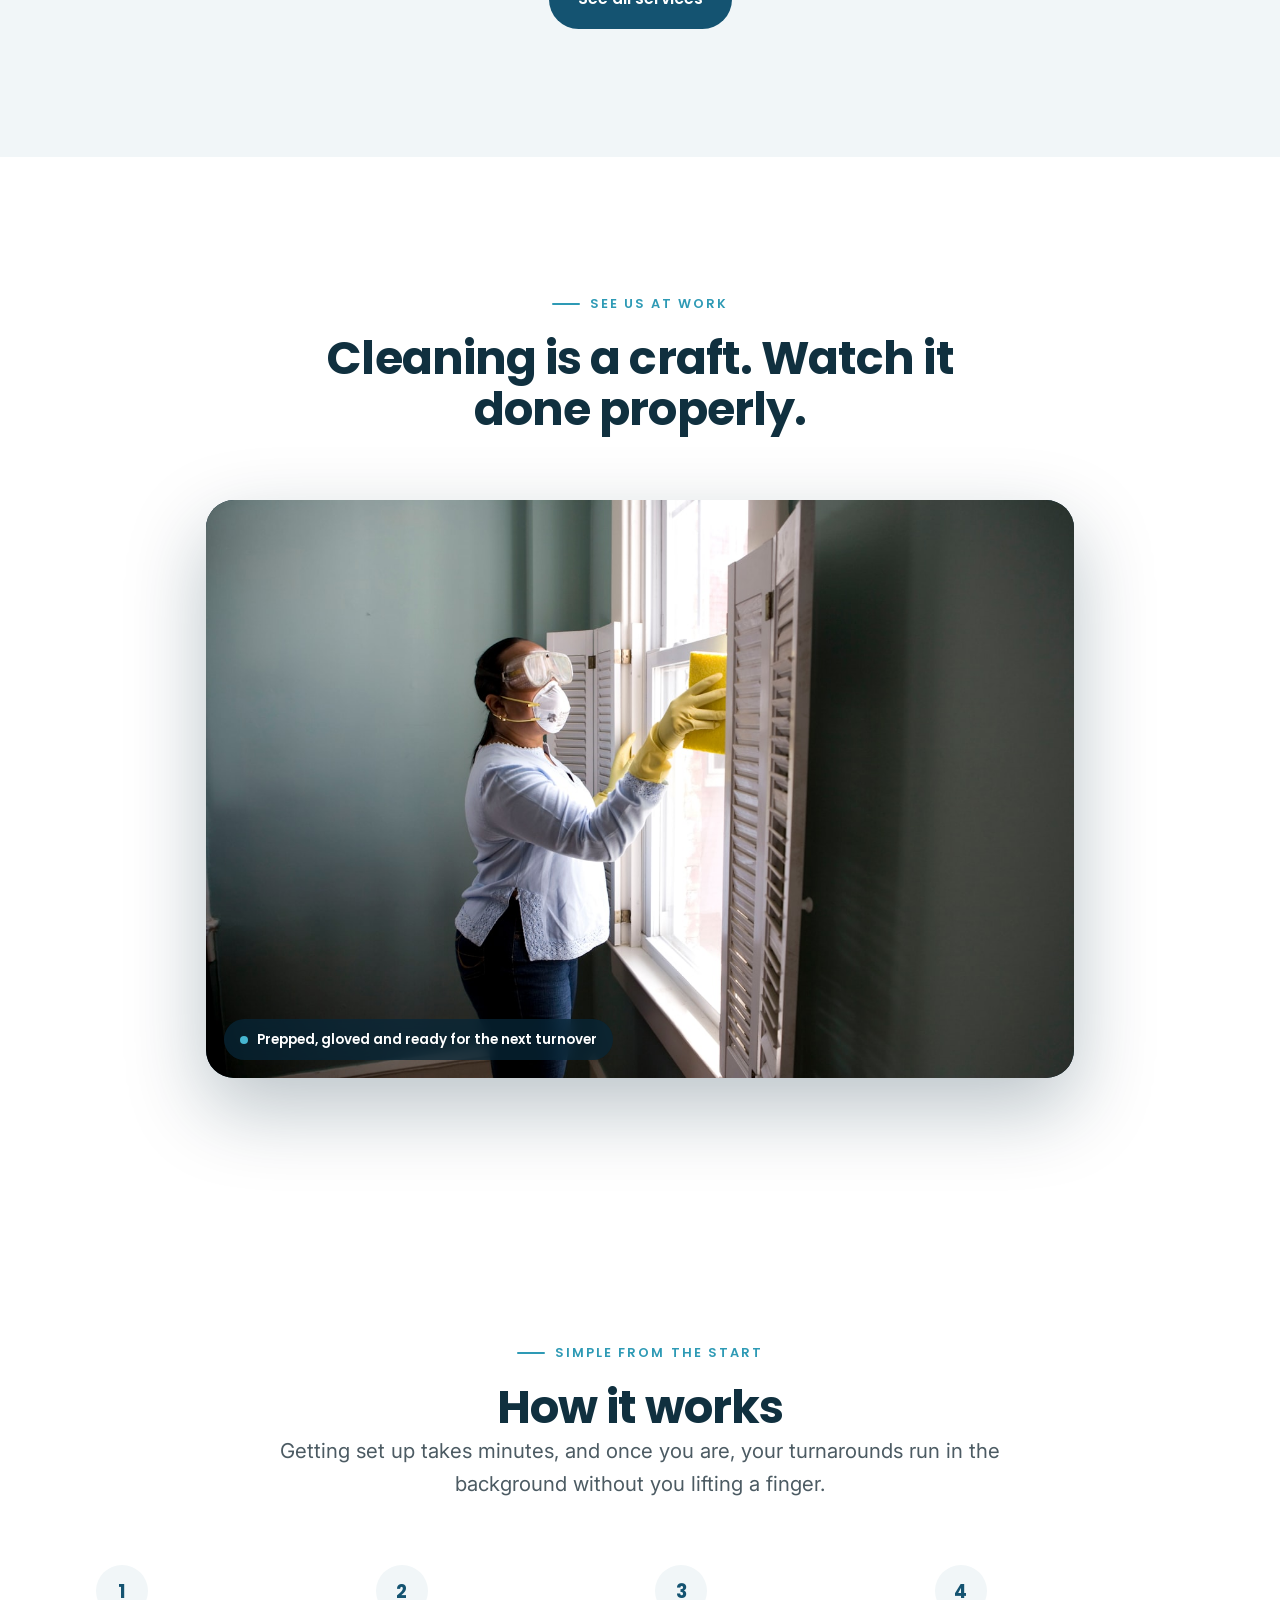
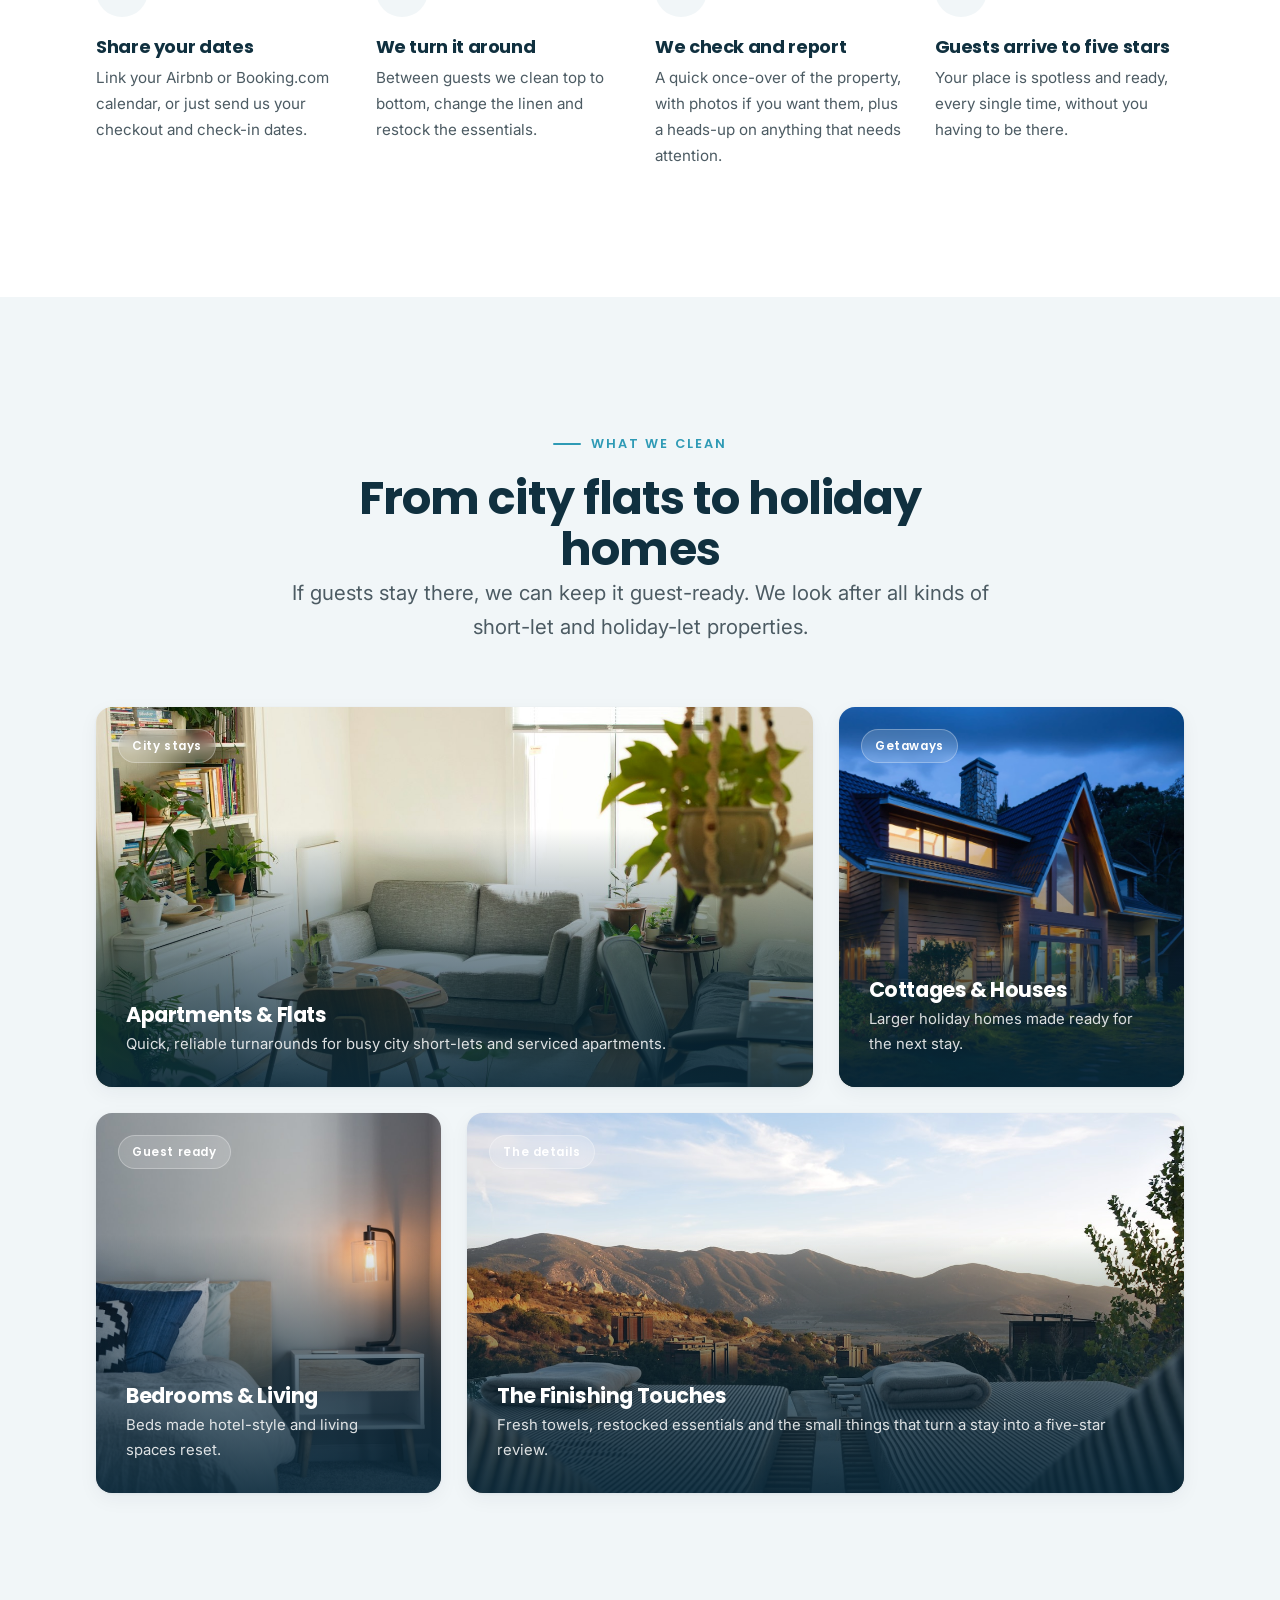
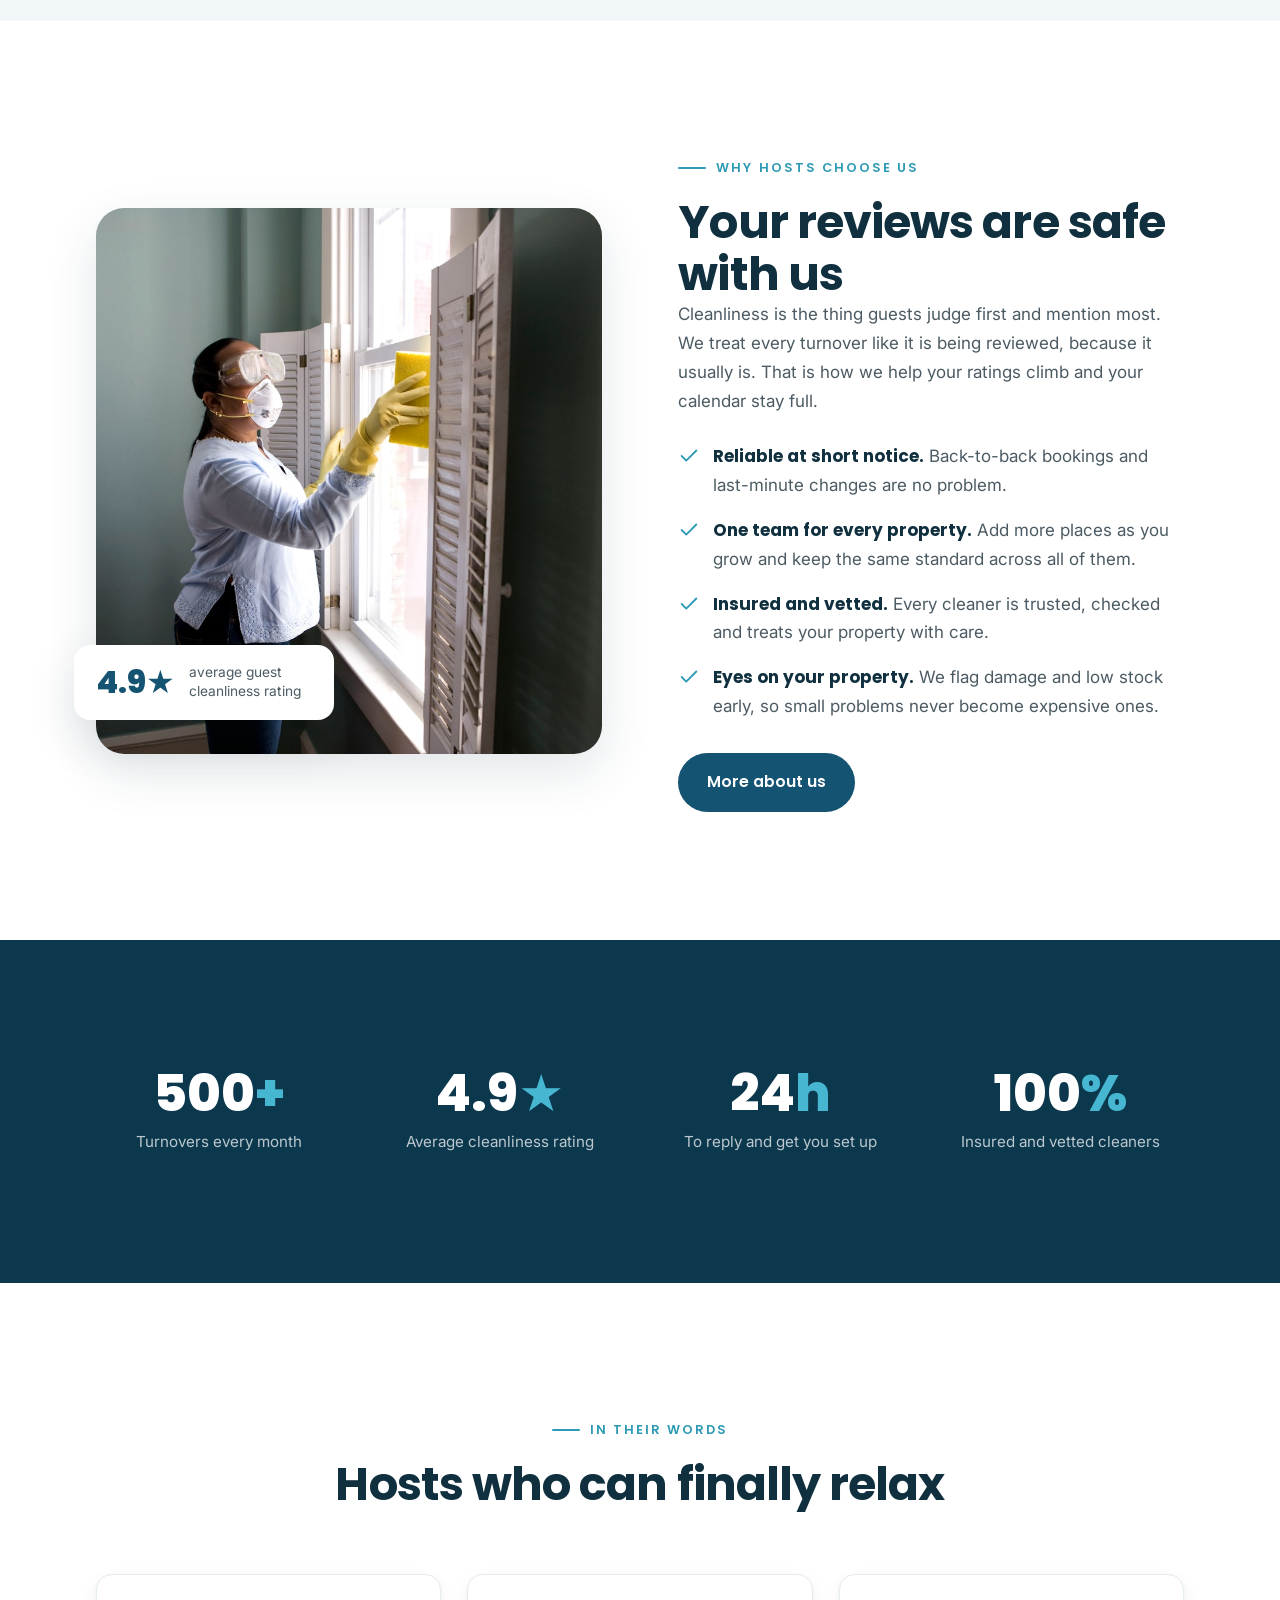
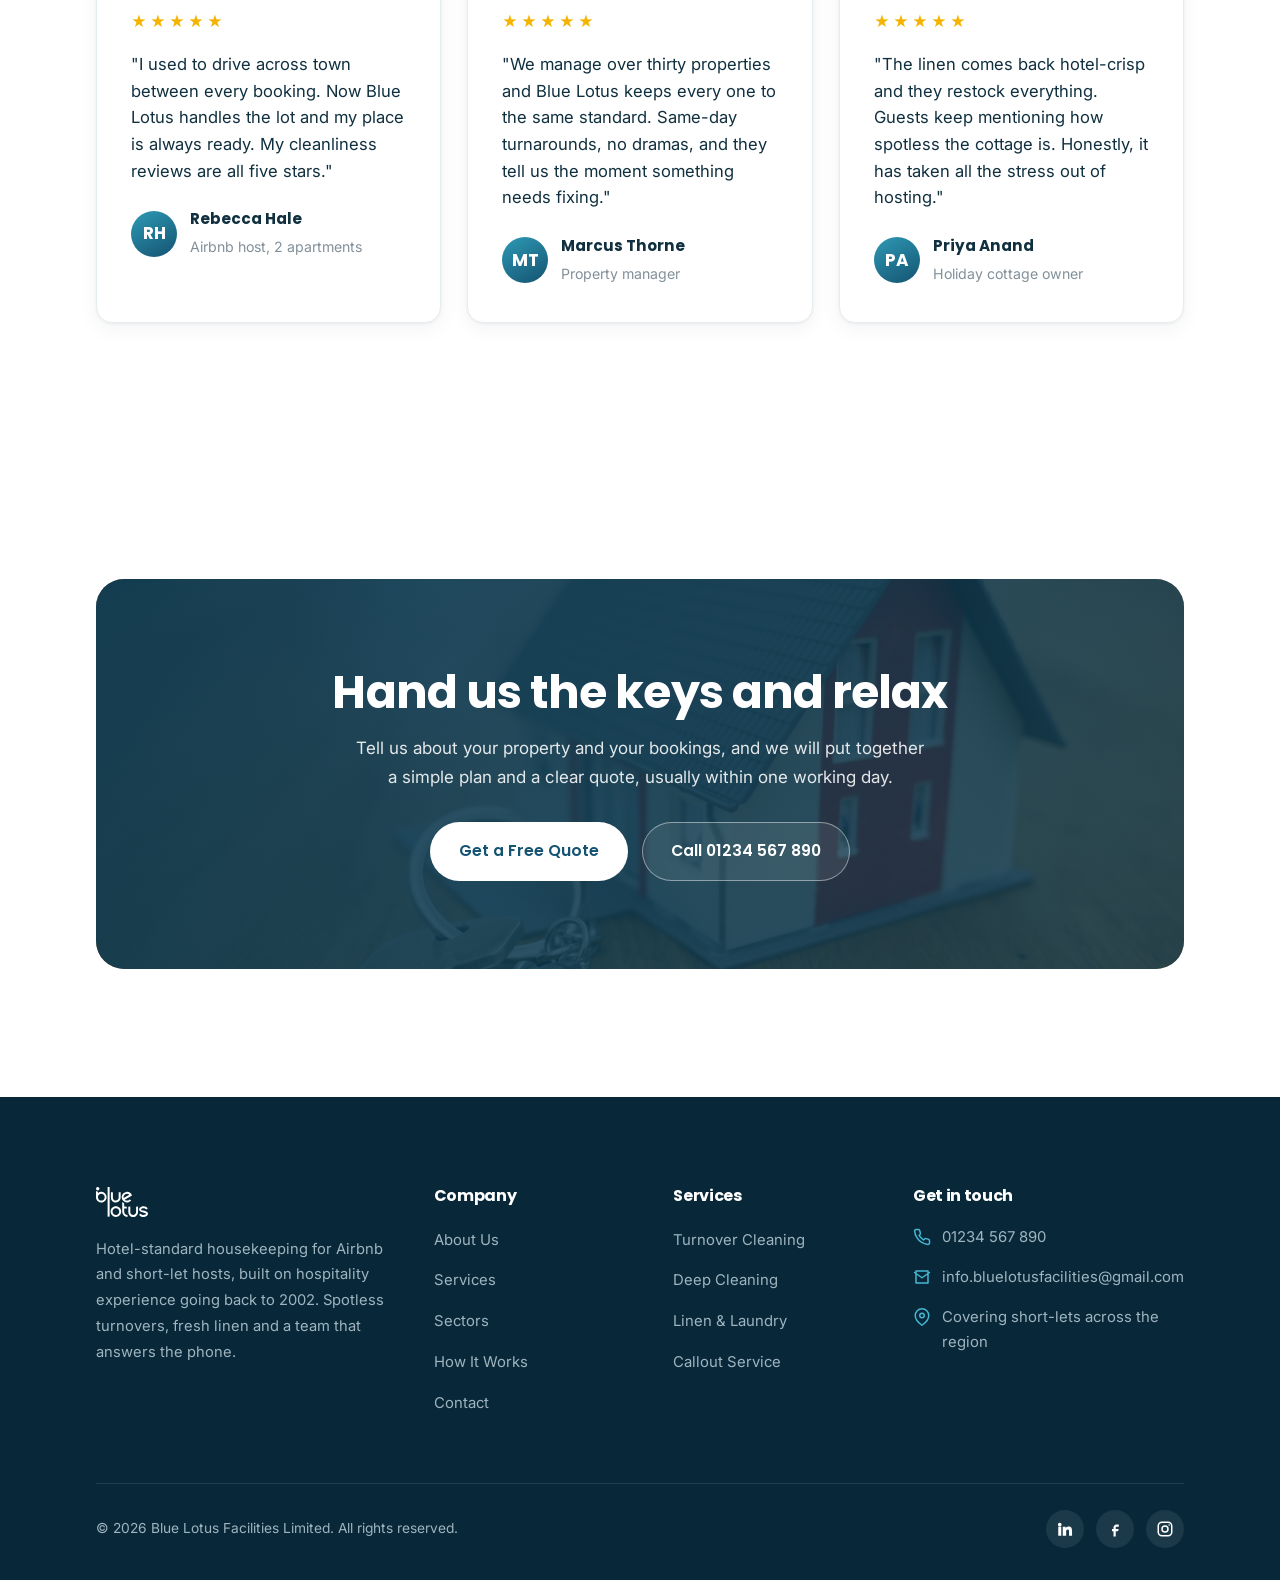
==== commit 8ca2bc55: "Client brief update: turnover terminology, expanded services, sectors page, video, 2002 heritage" ====
--- a/index.html
+++ b/index.html
@@ -3,8 +3,8 @@
 <head>
   <meta charset="UTF-8">
   <meta name="viewport" content="width=device-width, initial-scale=1.0">
-  <title>Blue Lotus | Airbnb &amp; Short-Let Cleaning</title>
-  <meta name="description" content="Blue Lotus is a changeover cleaning team for Airbnb and short-let hosts. Spotless turnarounds between bookings, fresh linen, restocked essentials and property checks.">
+  <title>Blue Lotus Facilities | Airbnb &amp; Short-Let Cleaning</title>
+  <meta name="description" content="Blue Lotus is a turnover cleaning team for Airbnb and short-let hosts. Spotless turnarounds between bookings, fresh linen, restocked essentials and property checks.">
   <link rel="icon" href="assets/favicon.svg" type="image/svg+xml">
   <link rel="preconnect" href="https://fonts.googleapis.com">
   <link rel="preconnect" href="https://fonts.gstatic.com" crossorigin>
@@ -21,6 +21,7 @@
       <nav class="nav__links" aria-label="Primary">
         <a href="index.html" aria-current="page">Home</a>
         <a href="services.html">Services</a>
+        <a href="sectors.html">Sectors</a>
         <a href="how-it-works.html">How It Works</a>
         <a href="about.html">About</a>
         <a href="contact.html">Contact</a>
@@ -34,6 +35,7 @@
     <div class="mobile-menu" id="mobile-menu">
       <a href="index.html">Home</a>
       <a href="services.html">Services</a>
+      <a href="sectors.html">Sectors</a>
       <a href="how-it-works.html">How It Works</a>
       <a href="about.html">About</a>
       <a href="contact.html">Contact</a>
@@ -48,8 +50,8 @@
       <div class="container">
         <div class="hero__inner">
           <span class="hero__badge"><img src="assets/mark-white.svg" alt=""> <span class="sep"></span> Airbnb &amp; short-let cleaning</span>
-          <h1>Five star turnarounds, every single changeover</h1>
-          <p class="lead hero__lead">Blue Lotus is a cleaning team for short-let and holiday-let hosts. We clean between every booking, sort the linen, restock the essentials and check the place over, so your guests always arrive to somewhere spotless.</p>
+          <h1>Hotel-standard turnovers for your short let</h1>
+          <p class="lead hero__lead">Blue Lotus Facilities is a cleaning team for short-let and holiday-let hosts, built on hotel housekeeping experience going back to 2002. We clean between every booking, sort the linen, restock the essentials and check the place over, so your guests always arrive to somewhere spotless.</p>
           <div class="hero__actions">
             <a href="contact.html" class="btn btn--primary">Get a Free Quote <svg viewBox="0 0 24 24" fill="none" stroke="currentColor" stroke-width="2" stroke-linecap="round"><path d="M5 12h14M13 6l6 6-6 6"/></svg></a>
             <a href="how-it-works.html" class="btn btn--outline-light">See How It Works</a>
@@ -106,13 +108,13 @@
       <div class="container">
         <div class="section-head center reveal">
           <span class="eyebrow">What we do</span>
-          <h2>Everything your changeover needs</h2>
+          <h2>Everything your turnover needs</h2>
           <p class="lead">We handle the whole turnaround between guests, so you do not have to rush over between bookings or chase different people to get it all done.</p>
         </div>
         <div class="grid grid-4">
           <article class="card reveal">
             <div class="card__icon"><svg viewBox="0 0 24 24" fill="none" stroke="currentColor" stroke-width="2" stroke-linecap="round" stroke-linejoin="round"><path d="M3 21h18M6 21V10l6-4 6 4v11M10 21v-5h4v5"/><path d="m14 7 3-3 3 3"/></svg></div>
-            <h3>Changeover Cleaning</h3>
+            <h3>Turnover Cleaning</h3>
             <p>A full clean between checkout and check-in, timed around your bookings and finished to a guest-ready standard.</p>
           </article>
           <article class="card reveal">
@@ -137,6 +139,22 @@
       </div>
     </section>
 
+    <!-- VIDEO -->
+    <section class="section">
+      <div class="container" style="max-width:980px">
+        <div class="section-head center reveal">
+          <span class="eyebrow">See us at work</span>
+          <h2>Cleaning is a craft. Watch it done properly.</h2>
+        </div>
+        <div class="video-frame reveal">
+          <video autoplay muted loop playsinline preload="metadata" poster="assets/img/cleaning.jpg">
+            <source src="assets/video/cleaning-prep.mp4" type="video/mp4">
+          </video>
+          <span class="video-caption"><span class="dot"></span> Prepped, gloved and ready for the next turnover</span>
+        </div>
+      </div>
+    </section>
+
     <!-- HOW IT WORKS -->
     <section class="section">
       <div class="container">
@@ -197,7 +215,7 @@
         <div class="reveal">
           <span class="eyebrow">Why hosts choose us</span>
           <h2>Your reviews are safe with us</h2>
-          <p>Cleanliness is the thing guests judge first and mention most. We treat every changeover like it is being reviewed, because it usually is. That is how we help your ratings climb and your calendar stay full.</p>
+          <p>Cleanliness is the thing guests judge first and mention most. We treat every turnover like it is being reviewed, because it usually is. That is how we help your ratings climb and your calendar stay full.</p>
           <ul class="checklist">
             <li><svg viewBox="0 0 24 24" fill="none" stroke="currentColor" stroke-width="2" stroke-linecap="round" stroke-linejoin="round"><path d="M20 6 9 17l-5-5"/></svg><span><strong>Reliable at short notice.</strong> Back-to-back bookings and last-minute changes are no problem.</span></li>
             <li><svg viewBox="0 0 24 24" fill="none" stroke="currentColor" stroke-width="2" stroke-linecap="round" stroke-linejoin="round"><path d="M20 6 9 17l-5-5"/></svg><span><strong>One team for every property.</strong> Add more places as you grow and keep the same standard across all of them.</span></li>
@@ -213,7 +231,7 @@
     <section class="section section--brand">
       <div class="container">
         <div class="stats">
-          <div class="stat reveal"><div class="num">500<span class="plus">+</span></div><p>Changeovers every month</p></div>
+          <div class="stat reveal"><div class="num">500<span class="plus">+</span></div><p>Turnovers every month</p></div>
           <div class="stat reveal"><div class="num">4.9<span class="plus">&#9733;</span></div><p>Average cleanliness rating</p></div>
           <div class="stat reveal"><div class="num">24<span class="plus">h</span></div><p>To reply and get you set up</p></div>
           <div class="stat reveal"><div class="num">100<span class="plus">%</span></div><p>Insured and vetted cleaners</p></div>
@@ -270,13 +288,14 @@
       <div class="footer-grid">
         <div>
           <img src="assets/logo-white.svg" alt="Blue Lotus" class="flogo">
-          <p>Changeover cleaning for Airbnb and short-let hosts. Spotless turnarounds, fresh linen and restocked essentials, so your guests always arrive to five stars.</p>
+          <p>Hotel-standard housekeeping for Airbnb and short-let hosts, built on hospitality experience going back to 2002. Spotless turnovers, fresh linen and a team that answers the phone.</p>
         </div>
         <div>
           <h4>Company</h4>
           <ul class="footer-links">
             <li><a href="about.html">About Us</a></li>
             <li><a href="services.html">Services</a></li>
+            <li><a href="sectors.html">Sectors</a></li>
             <li><a href="how-it-works.html">How It Works</a></li>
             <li><a href="contact.html">Contact</a></li>
           </ul>
@@ -284,10 +303,10 @@
         <div>
           <h4>Services</h4>
           <ul class="footer-links">
-            <li><a href="services.html">Changeover Cleaning</a></li>
+            <li><a href="services.html">Turnover Cleaning</a></li>
+            <li><a href="services.html">Deep Cleaning</a></li>
             <li><a href="services.html">Linen &amp; Laundry</a></li>
-            <li><a href="services.html">Restocking &amp; Essentials</a></li>
-            <li><a href="services.html">Property Checks</a></li>
+            <li><a href="services.html">Callout Service</a></li>
           </ul>
         </div>
         <div>
@@ -300,7 +319,7 @@
         </div>
       </div>
       <div class="footer-bottom">
-        <span>&copy; <span id="year">2026</span> Blue Lotus Cleaning. All rights reserved.</span>
+        <span>&copy; <span id="year">2026</span> Blue Lotus Facilities Limited. All rights reserved.</span>
         <div class="footer-social">
           <a href="#" aria-label="LinkedIn"><svg viewBox="0 0 24 24" fill="currentColor"><path d="M4.98 3.5a2.5 2.5 0 1 1 0 5 2.5 2.5 0 0 1 0-5ZM3 9h4v12H3zM9 9h3.8v1.7h.05c.53-1 1.83-2.05 3.77-2.05 4.03 0 4.78 2.65 4.78 6.1V21h-4v-5.4c0-1.3 0-2.95-1.8-2.95s-2.07 1.4-2.07 2.85V21H9z"/></svg></a>
           <a href="#" aria-label="Facebook"><svg viewBox="0 0 24 24" fill="currentColor"><path d="M14 9h3V6h-3c-2.2 0-4 1.8-4 4v2H8v3h2v7h3v-7h3l1-3h-4v-2c0-.6.4-1 1-1Z"/></svg></a>
--- a/css/styles.css
+++ b/css/styles.css
@@ -343,6 +343,57 @@
 .faq__item.open .faq__q .icon::after { transform: translate(-50%,-50%) scaleY(0); }
 .faq__a { max-height: 0; overflow: hidden; transition: max-height .35s var(--ease); }
 .faq__a p { padding: 0 0 24px; color: var(--body); }
+
+/* =====================================================================
+   Video feature
+   ===================================================================== */
+.video-frame {
+  position: relative; border-radius: var(--radius-lg); overflow: hidden;
+  box-shadow: var(--shadow-lg); background: var(--brand-900);
+}
+.video-frame video { display: block; width: 100%; height: auto; }
+.video-frame--split { box-shadow: var(--shadow); }
+.video-frame--split video { aspect-ratio: 5/5.4; object-fit: cover; }
+.video-caption {
+  position: absolute; left: 18px; bottom: 18px;
+  display: inline-flex; align-items: center; gap: 9px;
+  background: rgba(8,40,58,.72); backdrop-filter: blur(6px);
+  color: #fff; padding: 9px 16px; border-radius: 999px;
+  font-family: var(--font-head); font-weight: 600; font-size: .85rem;
+}
+.video-caption .dot { width: 8px; height: 8px; border-radius: 50%; background: var(--accent-400); }
+
+/* =====================================================================
+   Five-way standard
+   ===================================================================== */
+.steps--5 { grid-template-columns: repeat(5, 1fr); }
+@media (max-width: 980px) { .steps--5 { grid-template-columns: repeat(2, 1fr); } }
+@media (max-width: 640px) { .steps--5 { grid-template-columns: 1fr; } }
+
+/* =====================================================================
+   Timeline
+   ===================================================================== */
+.timeline { max-width: 760px; margin-inline: auto; position: relative; padding-left: 34px; }
+.timeline::before {
+  content: ""; position: absolute; left: 8px; top: 8px; bottom: 8px;
+  width: 2px; background: linear-gradient(180deg, var(--accent), var(--brand)); border-radius: 2px;
+}
+.timeline__item { position: relative; padding-bottom: 34px; }
+.timeline__item:last-child { padding-bottom: 0; }
+.timeline__item::before {
+  content: ""; position: absolute; left: -32px; top: 6px;
+  width: 14px; height: 14px; border-radius: 50%;
+  background: #fff; border: 3px solid var(--accent);
+}
+.timeline__year {
+  font-family: var(--font-head); font-weight: 700; color: var(--accent);
+  font-size: .95rem; letter-spacing: .06em; margin-bottom: 4px;
+}
+.timeline__item h3 { margin-bottom: 6px; }
+.timeline__item p { font-size: .97rem; margin: 0; }
+
+/* Sector status tag */
+.tag--soon { background: rgba(245,179,1,.25); border-color: rgba(245,179,1,.5); }
 
 /* =====================================================================
    Partners
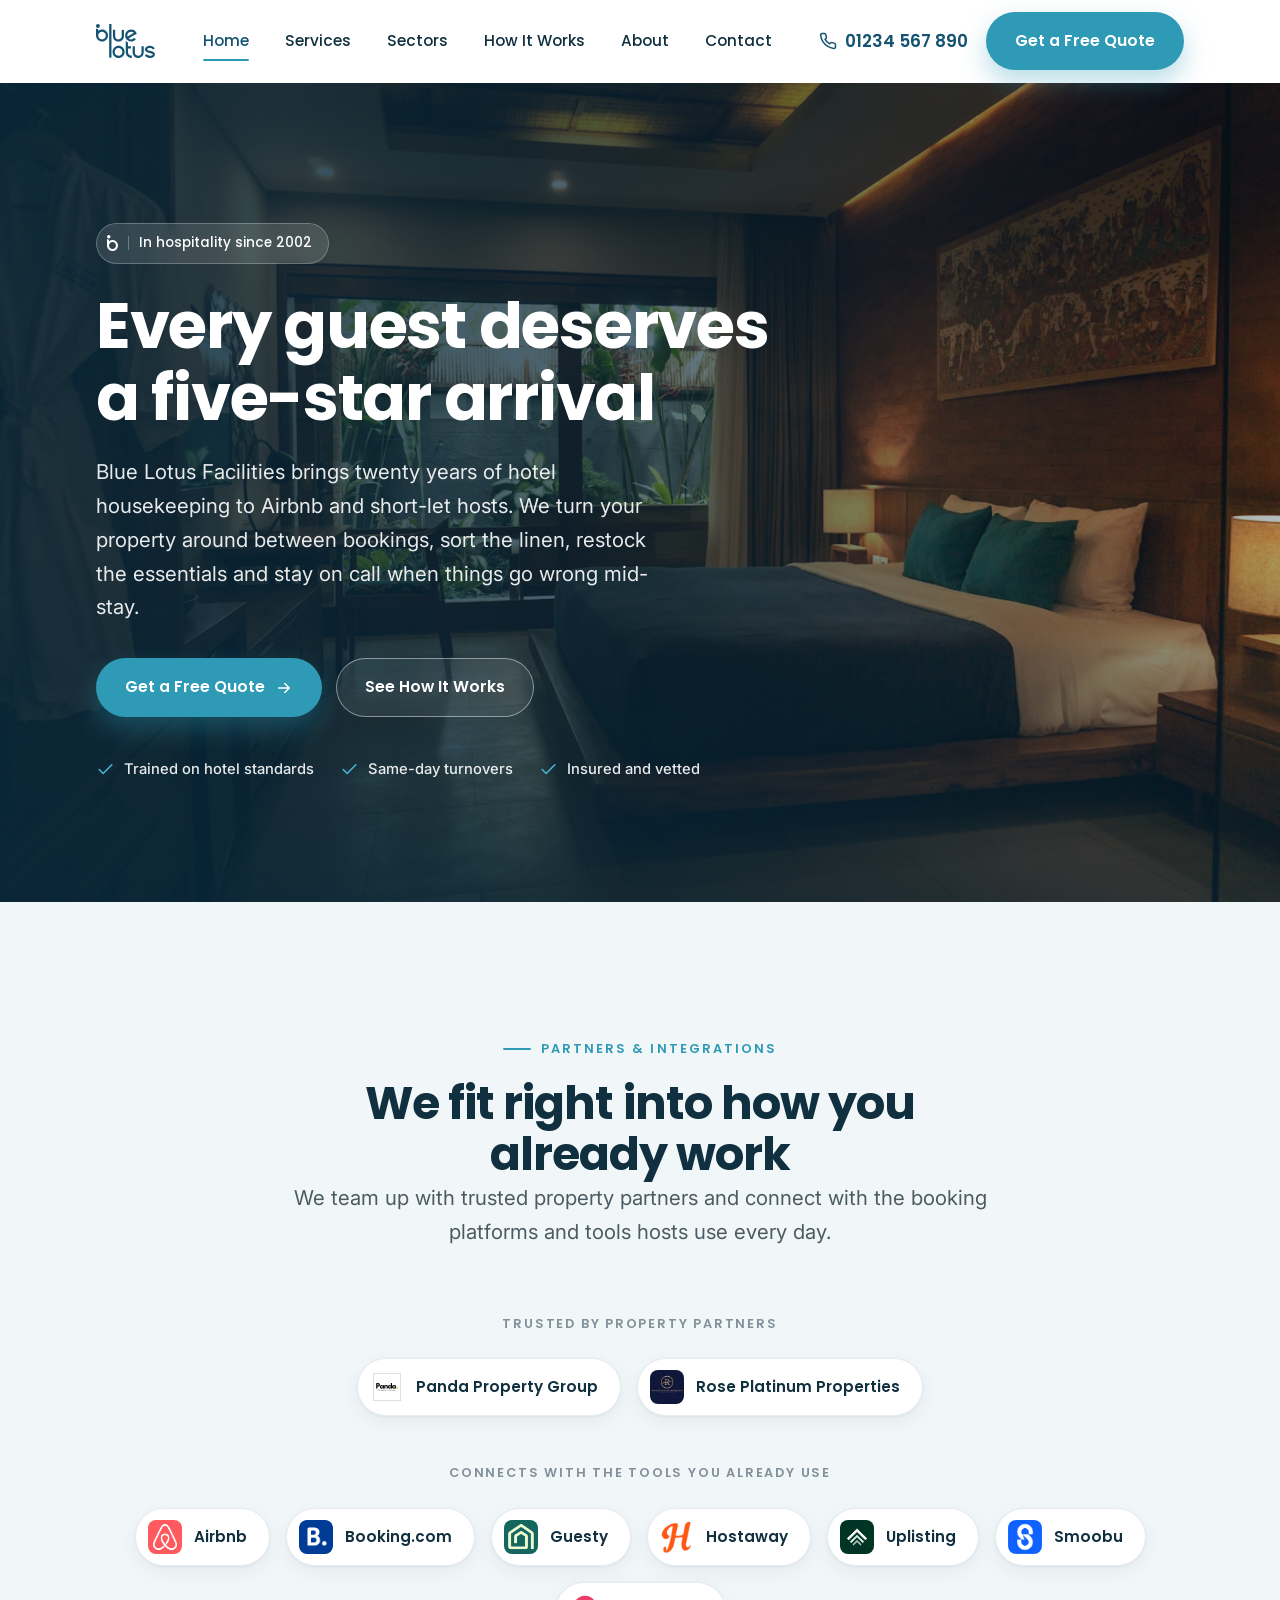
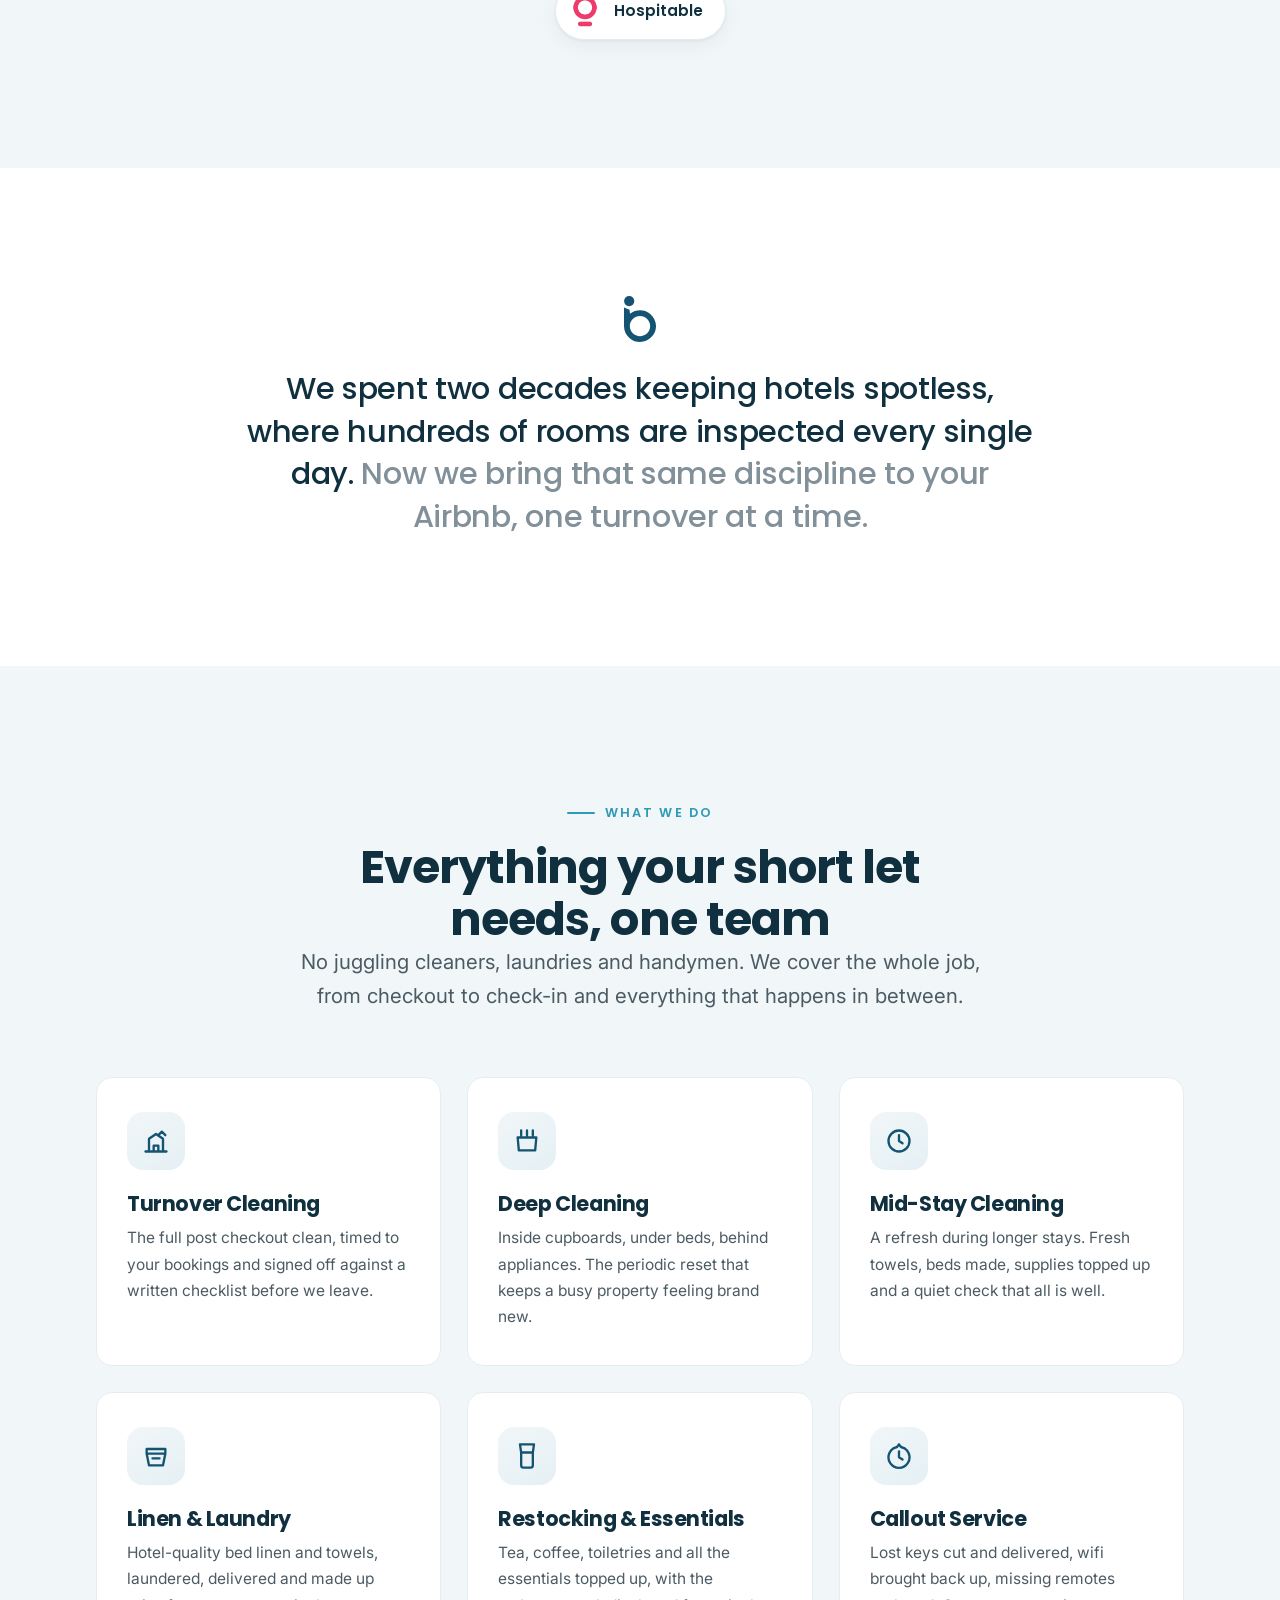
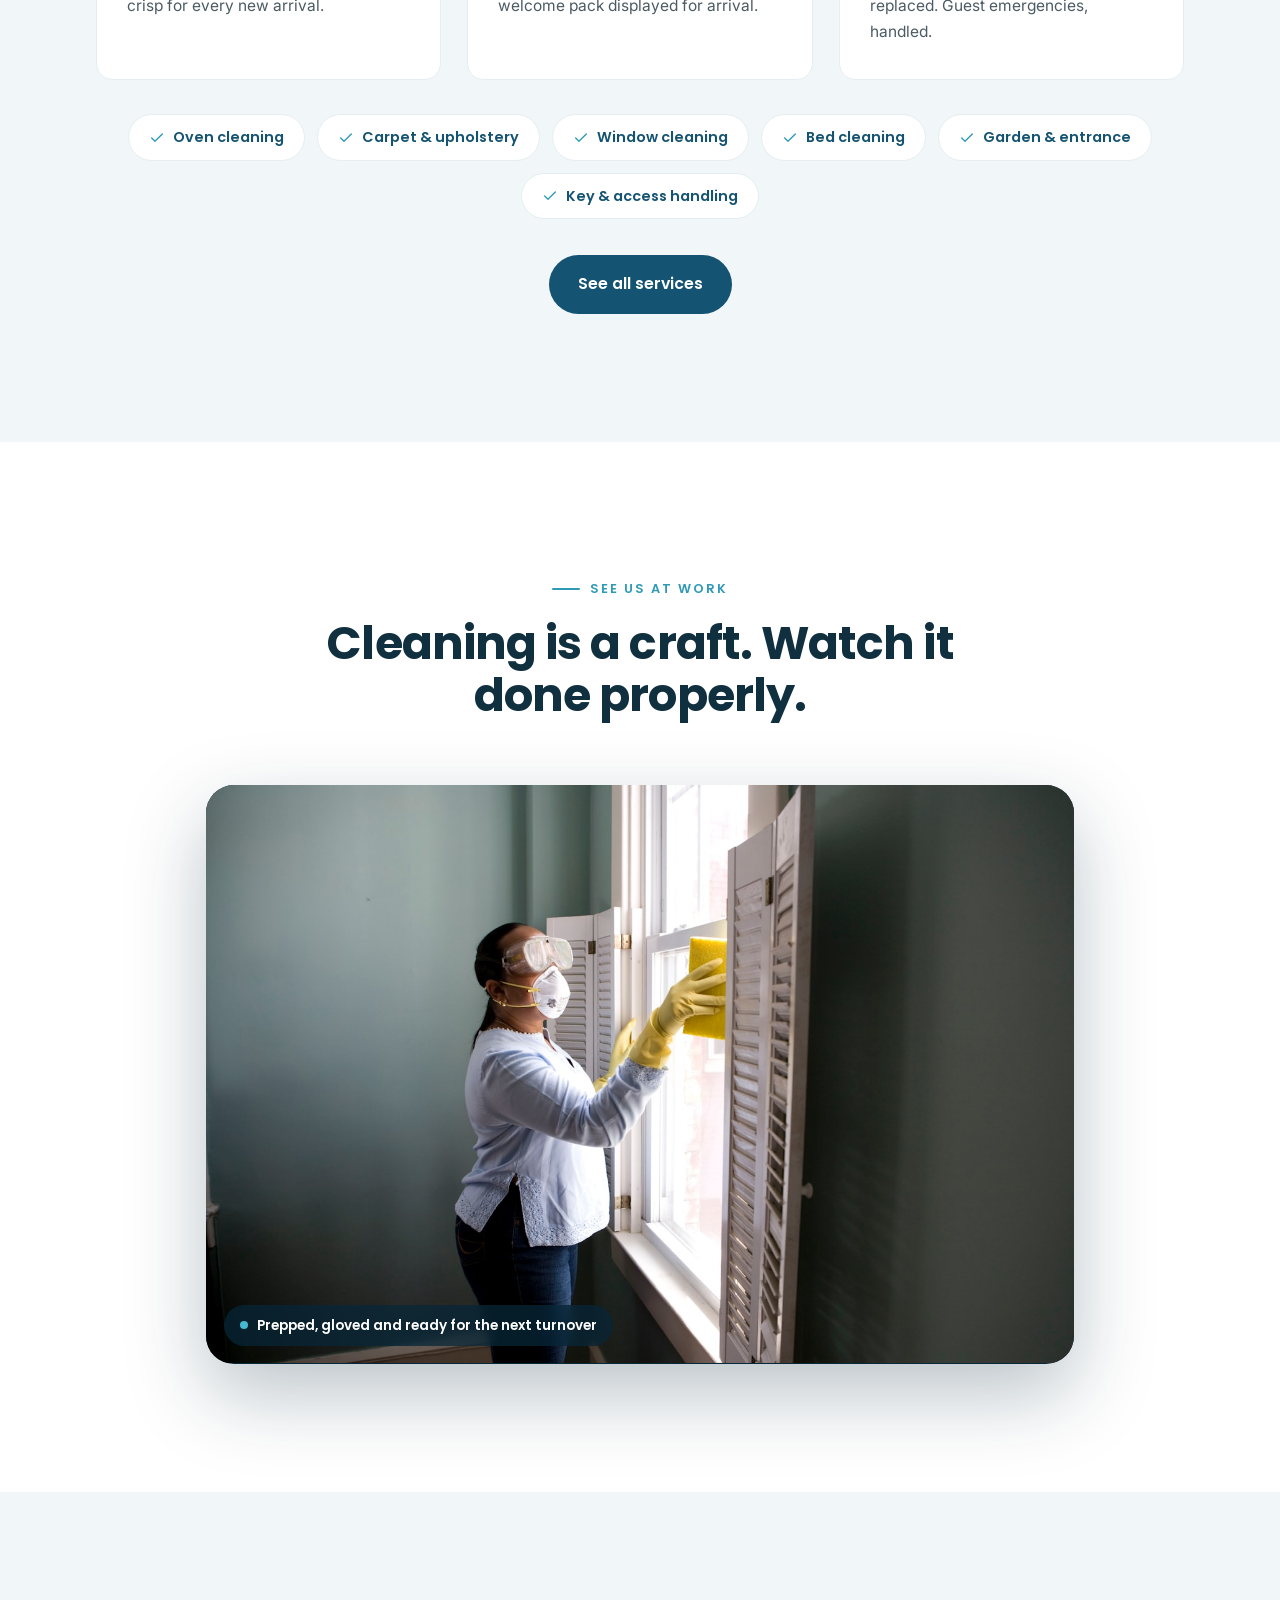
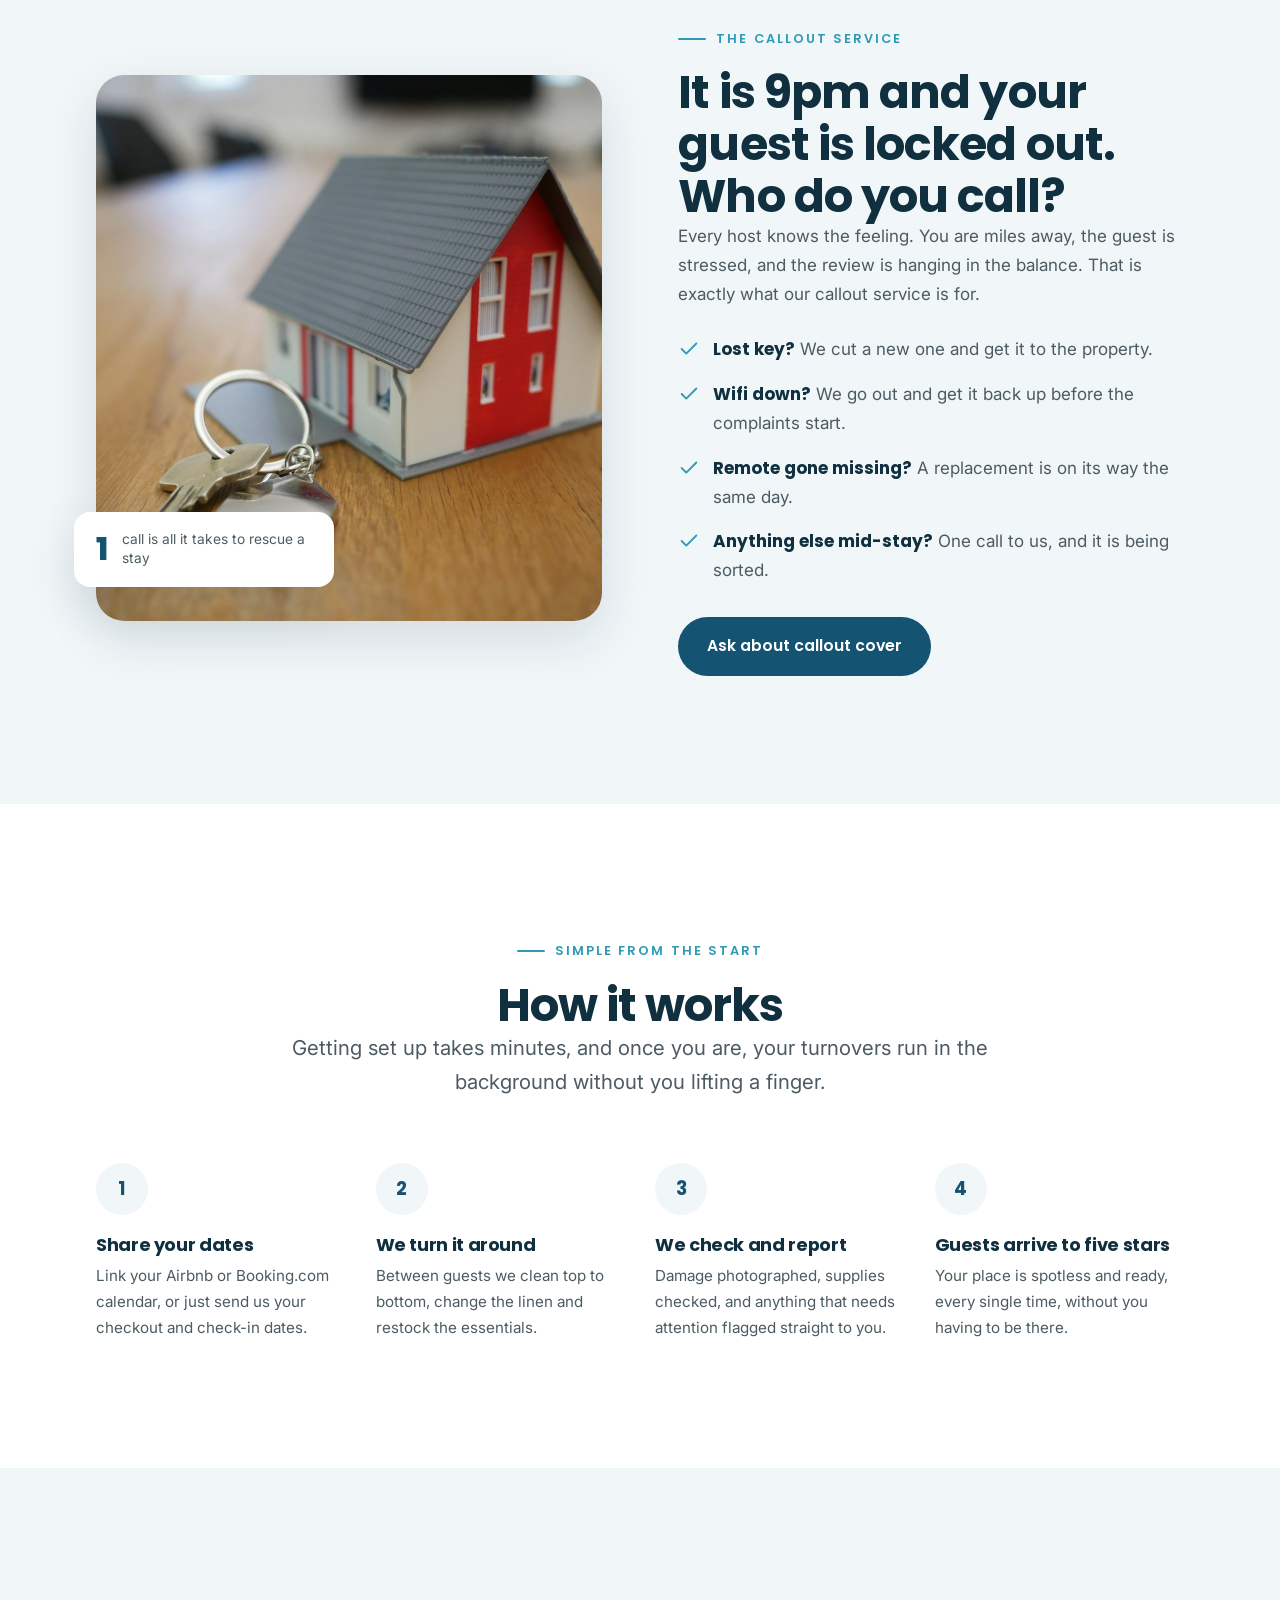
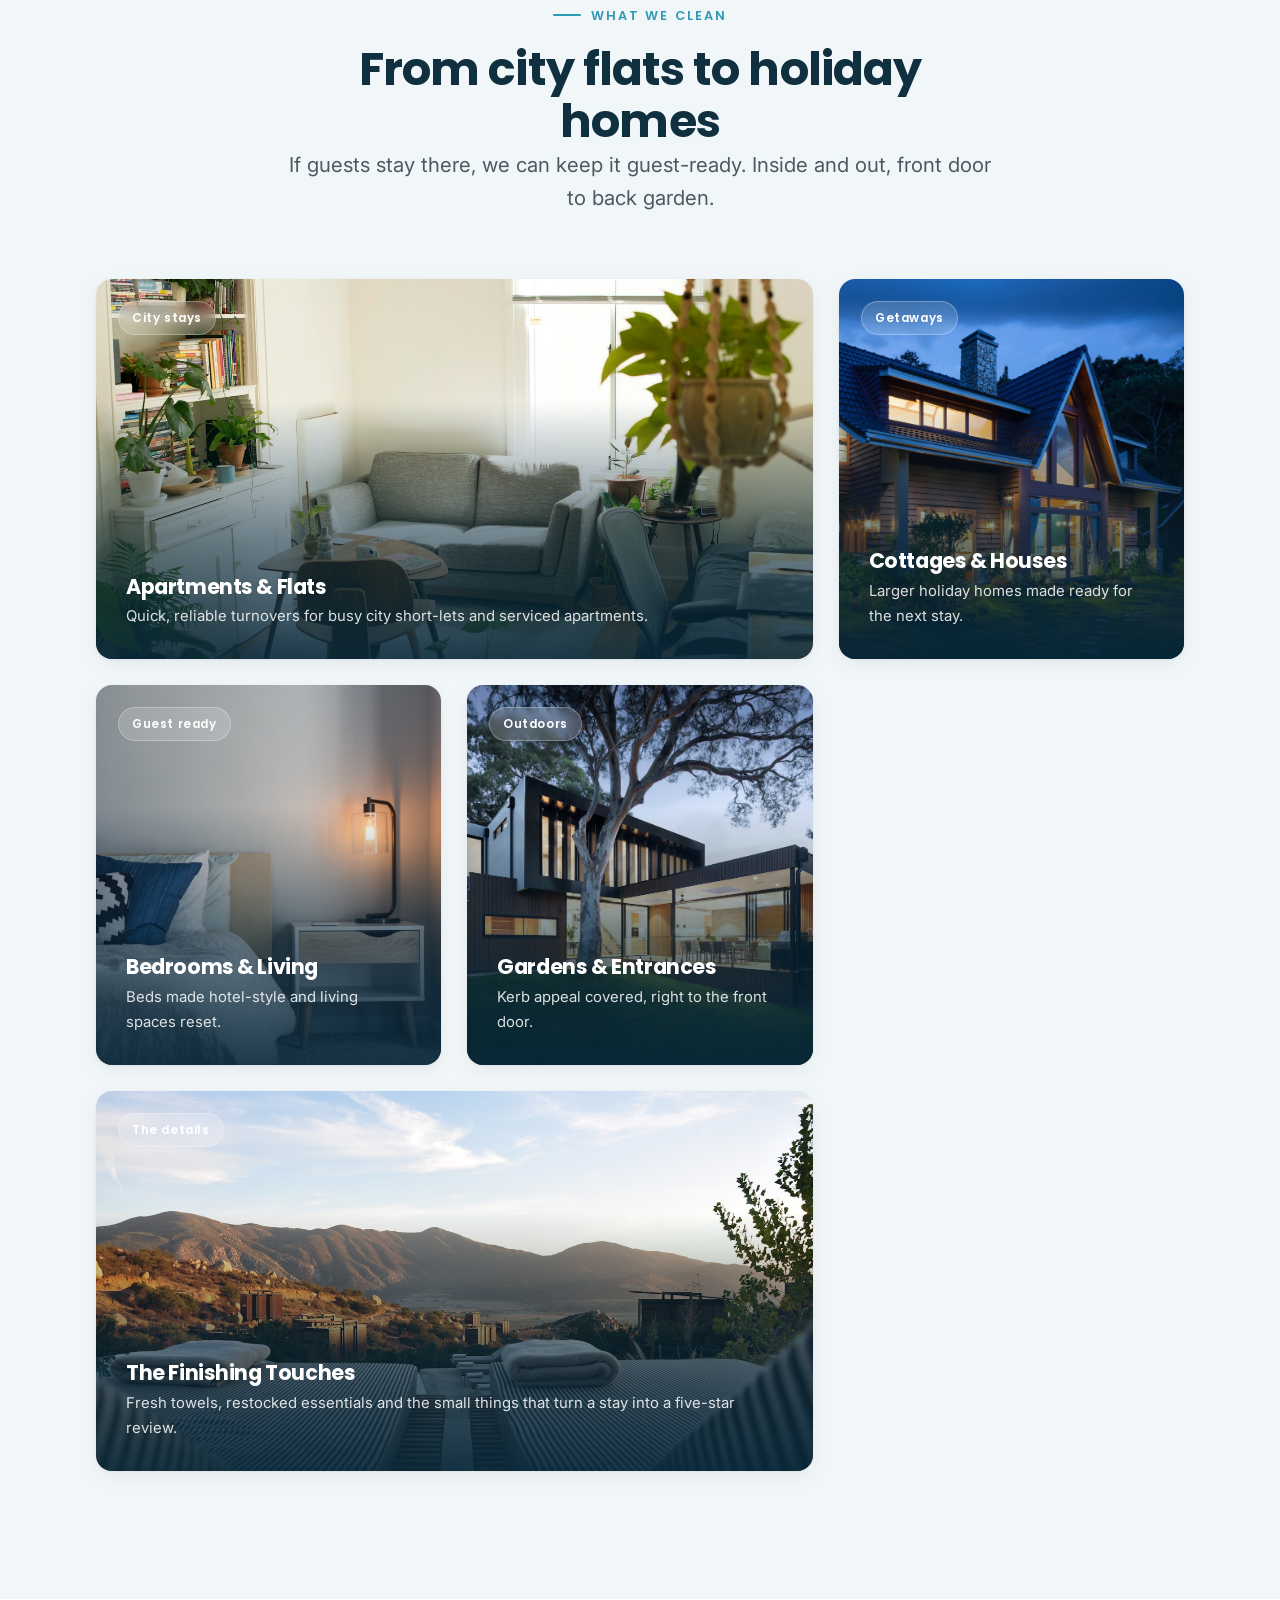
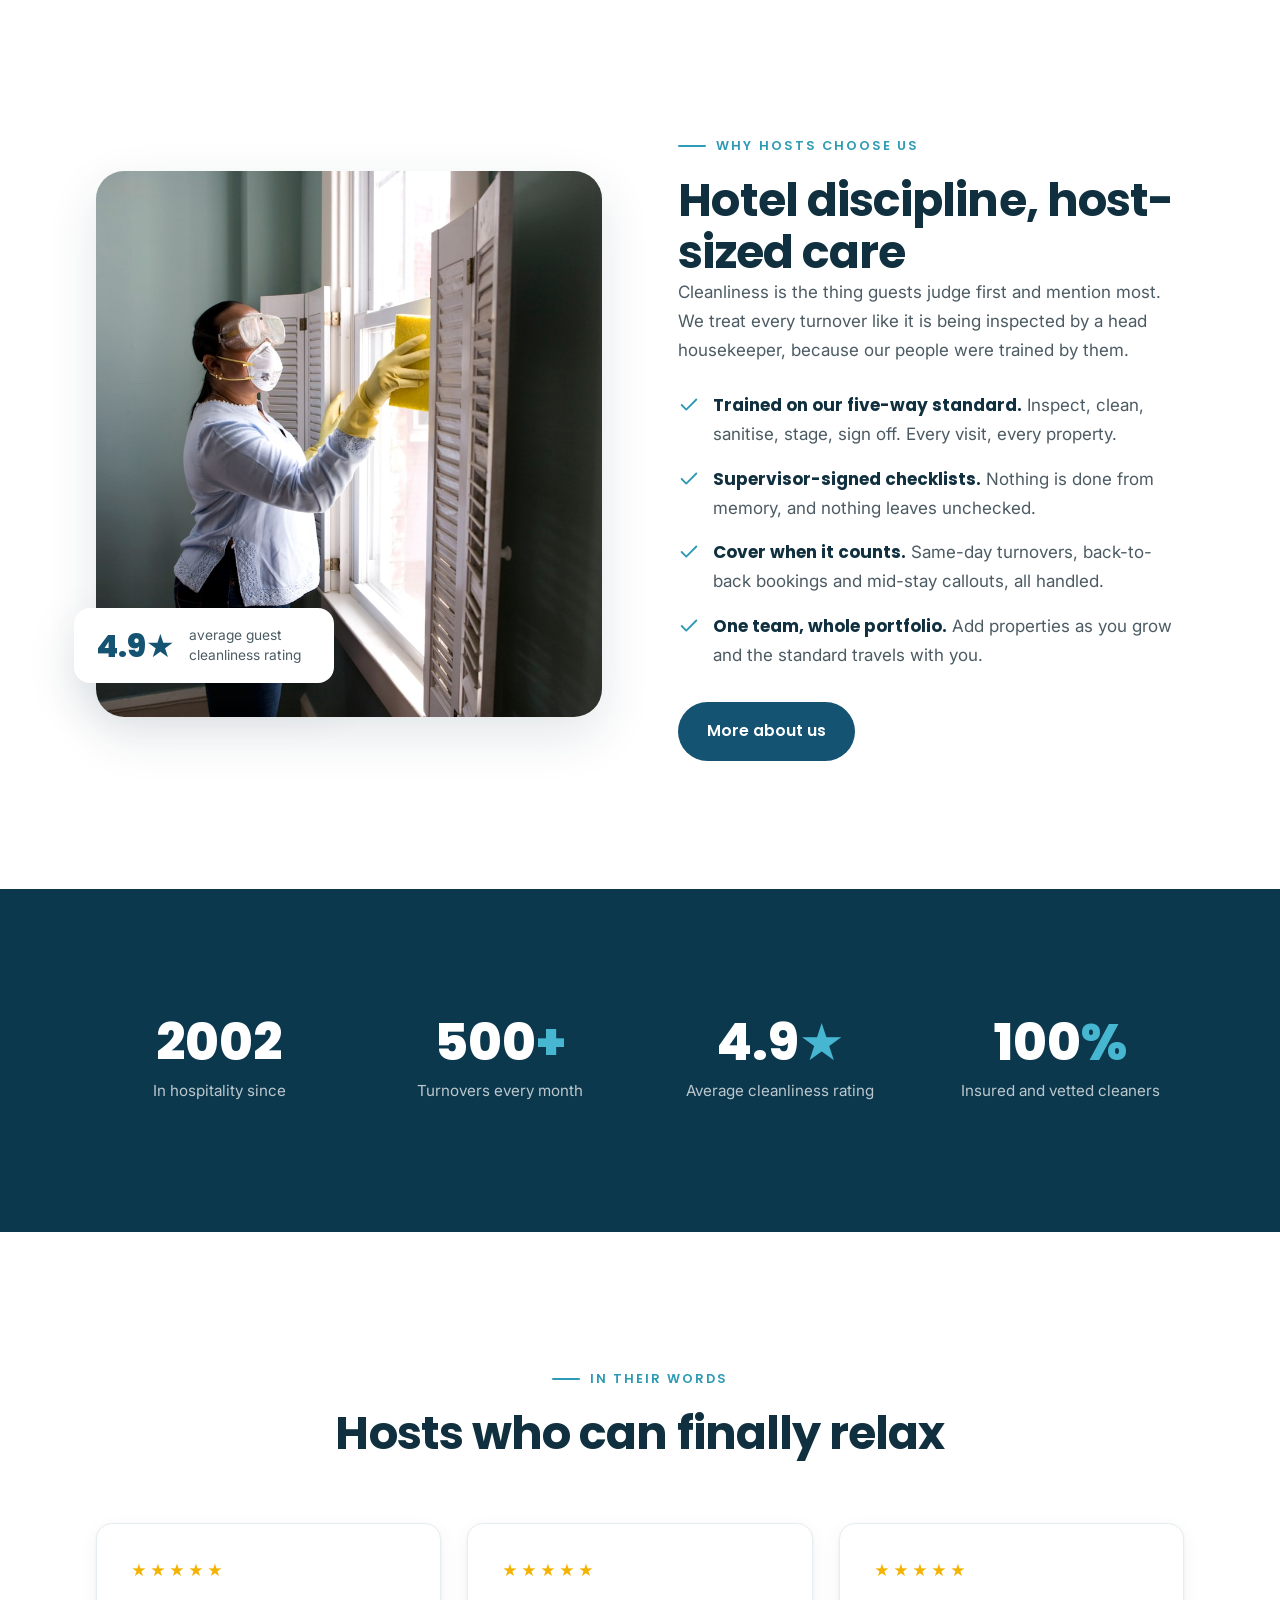
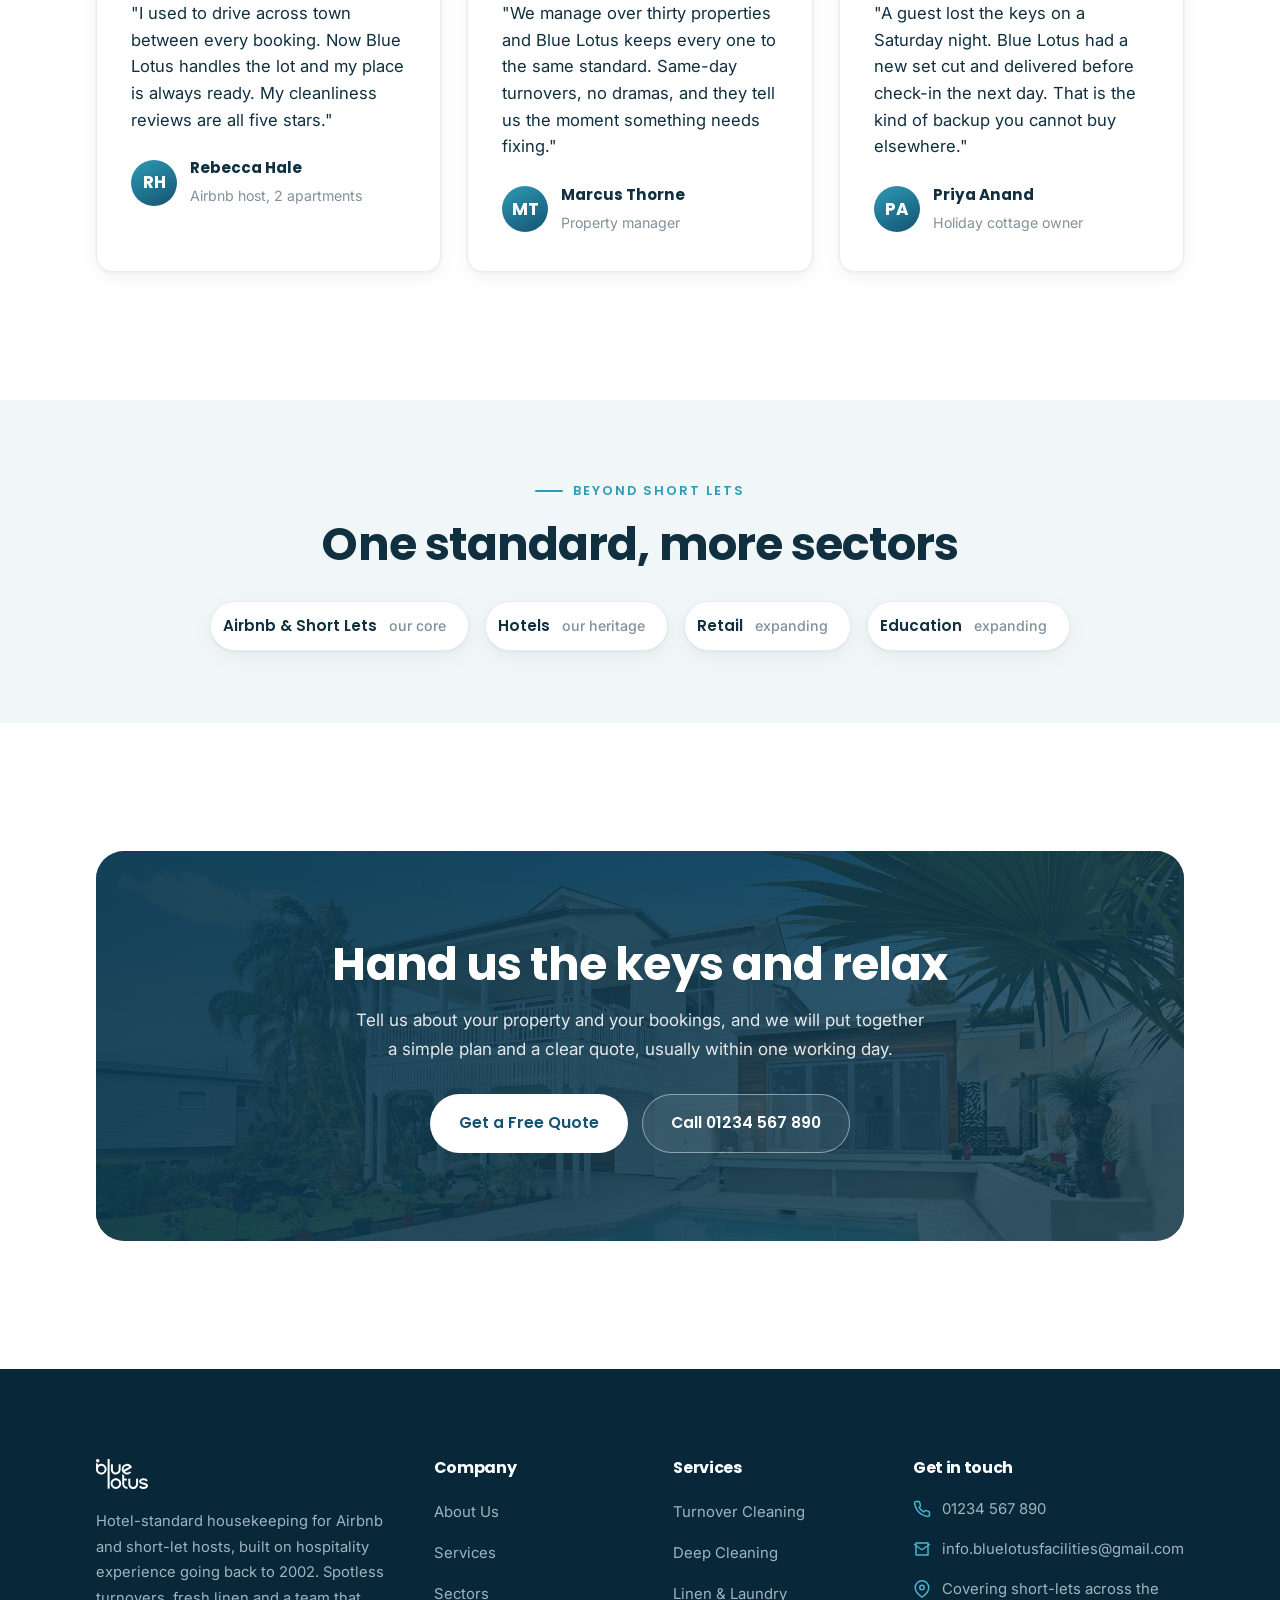
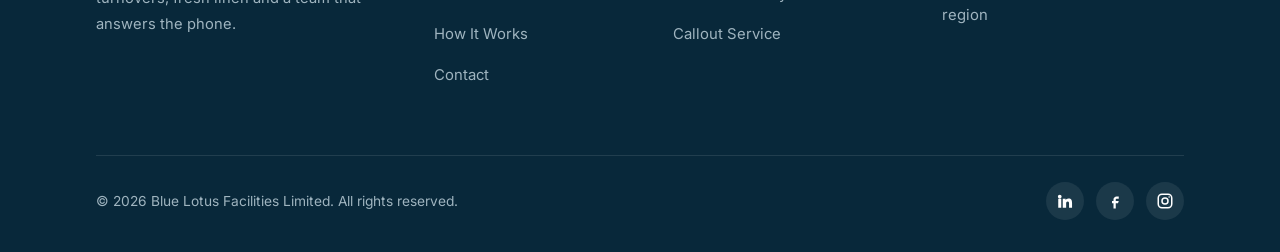
==== commit 052cd595: "Remake homepage: heritage hero, expanded services, callout feature, sectors teaser" ====
--- a/index.html
+++ b/index.html
@@ -4,7 +4,7 @@
   <meta charset="UTF-8">
   <meta name="viewport" content="width=device-width, initial-scale=1.0">
   <title>Blue Lotus Facilities | Airbnb &amp; Short-Let Cleaning</title>
-  <meta name="description" content="Blue Lotus is a turnover cleaning team for Airbnb and short-let hosts. Spotless turnarounds between bookings, fresh linen, restocked essentials and property checks.">
+  <meta name="description" content="Hotel-standard turnover cleaning for Airbnb and short-let hosts. In hospitality since 2002. Turnovers, deep cleans, linen, restocking and a callout service that saves stays.">
   <link rel="icon" href="assets/favicon.svg" type="image/svg+xml">
   <link rel="preconnect" href="https://fonts.googleapis.com">
   <link rel="preconnect" href="https://fonts.gstatic.com" crossorigin>
@@ -49,17 +49,17 @@
       <div class="hero__bg"><img src="assets/img/hero-hotel.jpg" alt="A spotless, guest-ready short-let bedroom"></div>
       <div class="container">
         <div class="hero__inner">
-          <span class="hero__badge"><img src="assets/mark-white.svg" alt=""> <span class="sep"></span> Airbnb &amp; short-let cleaning</span>
-          <h1>Hotel-standard turnovers for your short let</h1>
-          <p class="lead hero__lead">Blue Lotus Facilities is a cleaning team for short-let and holiday-let hosts, built on hotel housekeeping experience going back to 2002. We clean between every booking, sort the linen, restock the essentials and check the place over, so your guests always arrive to somewhere spotless.</p>
+          <span class="hero__badge"><img src="assets/mark-white.svg" alt=""> <span class="sep"></span> In hospitality since 2002</span>
+          <h1>Every guest deserves a five-star arrival</h1>
+          <p class="lead hero__lead">Blue Lotus Facilities brings twenty years of hotel housekeeping to Airbnb and short-let hosts. We turn your property around between bookings, sort the linen, restock the essentials and stay on call when things go wrong mid-stay.</p>
           <div class="hero__actions">
             <a href="contact.html" class="btn btn--primary">Get a Free Quote <svg viewBox="0 0 24 24" fill="none" stroke="currentColor" stroke-width="2" stroke-linecap="round"><path d="M5 12h14M13 6l6 6-6 6"/></svg></a>
             <a href="how-it-works.html" class="btn btn--outline-light">See How It Works</a>
           </div>
           <ul class="hero__trust">
-            <li><svg viewBox="0 0 24 24" fill="none" stroke="currentColor" stroke-width="2" stroke-linecap="round" stroke-linejoin="round"><path d="M20 6 9 17l-5-5"/></svg> Insured and vetted cleaners</li>
-            <li><svg viewBox="0 0 24 24" fill="none" stroke="currentColor" stroke-width="2" stroke-linecap="round" stroke-linejoin="round"><path d="M20 6 9 17l-5-5"/></svg> Same-day turnarounds</li>
-            <li><svg viewBox="0 0 24 24" fill="none" stroke="currentColor" stroke-width="2" stroke-linecap="round" stroke-linejoin="round"><path d="M20 6 9 17l-5-5"/></svg> Works around your bookings</li>
+            <li><svg viewBox="0 0 24 24" fill="none" stroke="currentColor" stroke-width="2" stroke-linecap="round" stroke-linejoin="round"><path d="M20 6 9 17l-5-5"/></svg> Trained on hotel standards</li>
+            <li><svg viewBox="0 0 24 24" fill="none" stroke="currentColor" stroke-width="2" stroke-linecap="round" stroke-linejoin="round"><path d="M20 6 9 17l-5-5"/></svg> Same-day turnovers</li>
+            <li><svg viewBox="0 0 24 24" fill="none" stroke="currentColor" stroke-width="2" stroke-linecap="round" stroke-linejoin="round"><path d="M20 6 9 17l-5-5"/></svg> Insured and vetted</li>
           </ul>
         </div>
       </div>
@@ -76,20 +76,20 @@
         <div class="partners__group reveal">
           <p class="partners__label">Trusted by property partners</p>
           <div class="partner-grid">
-            <a class="partner-chip" href="https://www.pandapropertygroup.com/" target="_blank" rel="noopener"><img src="assets/img/partners/panda.png" alt="Panda Property Group logo"> <span>Panda Property Group</span></a>
-            <a class="partner-chip" href="https://www.roseplatinumproperties.co.uk/" target="_blank" rel="noopener"><img src="assets/img/partners/rose.png" alt="Rose Platinum Properties logo"> <span>Rose Platinum Properties</span></a>
+            <a class="partner-chip" href="https://www.pandapropertygroup.com/" target="_blank" rel="noopener"><img src="assets/img/partners/panda.png" alt="Panda Property Group logo" loading="lazy"> <span>Panda Property Group</span></a>
+            <a class="partner-chip" href="https://www.roseplatinumproperties.co.uk/" target="_blank" rel="noopener"><img src="assets/img/partners/rose.png" alt="Rose Platinum Properties logo" loading="lazy"> <span>Rose Platinum Properties</span></a>
           </div>
         </div>
         <div class="partners__group reveal">
           <p class="partners__label">Connects with the tools you already use</p>
           <div class="partner-grid">
-            <span class="partner-chip"><img src="assets/img/partners/airbnb.png" alt="Airbnb logo"> <span>Airbnb</span></span>
-            <span class="partner-chip"><img src="assets/img/partners/booking.png" alt="Booking.com logo"> <span>Booking.com</span></span>
-            <span class="partner-chip"><img src="assets/img/partners/guesty.png" alt="Guesty logo"> <span>Guesty</span></span>
-            <span class="partner-chip"><img src="assets/img/partners/hostaway.png" alt="Hostaway logo"> <span>Hostaway</span></span>
-            <span class="partner-chip"><img src="assets/img/partners/uplisting.png" alt="Uplisting logo"> <span>Uplisting</span></span>
-            <span class="partner-chip"><img src="assets/img/partners/smoobu.png" alt="Smoobu logo"> <span>Smoobu</span></span>
-            <span class="partner-chip"><img src="assets/img/partners/hospitable.png" alt="Hospitable logo"> <span>Hospitable</span></span>
+            <span class="partner-chip"><img src="assets/img/partners/airbnb.png" alt="Airbnb logo" loading="lazy"> <span>Airbnb</span></span>
+            <span class="partner-chip"><img src="assets/img/partners/booking.png" alt="Booking.com logo" loading="lazy"> <span>Booking.com</span></span>
+            <span class="partner-chip"><img src="assets/img/partners/guesty.png" alt="Guesty logo" loading="lazy"> <span>Guesty</span></span>
+            <span class="partner-chip"><img src="assets/img/partners/hostaway.png" alt="Hostaway logo" loading="lazy"> <span>Hostaway</span></span>
+            <span class="partner-chip"><img src="assets/img/partners/uplisting.png" alt="Uplisting logo" loading="lazy"> <span>Uplisting</span></span>
+            <span class="partner-chip"><img src="assets/img/partners/smoobu.png" alt="Smoobu logo" loading="lazy"> <span>Smoobu</span></span>
+            <span class="partner-chip"><img src="assets/img/partners/hospitable.png" alt="Hospitable logo" loading="lazy"> <span>Hospitable</span></span>
           </div>
         </div>
       </div>
@@ -99,7 +99,7 @@
     <section class="section intro">
       <div class="container">
         <img src="assets/favicon.svg" alt="" class="intro__mark reveal">
-        <p class="reveal">Whether you host one apartment or manage a whole portfolio, we make sure every guest walks in to a clean, welcoming space, <span class="soft">and you get the five-star reviews to match.</span></p>
+        <p class="reveal">We spent two decades keeping hotels spotless, where hundreds of rooms are inspected every single day. <span class="soft">Now we bring that same discipline to your Airbnb, one turnover at a time.</span></p>
       </div>
     </section>
 
@@ -108,32 +108,50 @@
       <div class="container">
         <div class="section-head center reveal">
           <span class="eyebrow">What we do</span>
-          <h2>Everything your turnover needs</h2>
-          <p class="lead">We handle the whole turnaround between guests, so you do not have to rush over between bookings or chase different people to get it all done.</p>
-        </div>
-        <div class="grid grid-4">
+          <h2>Everything your short let needs, one team</h2>
+          <p class="lead">No juggling cleaners, laundries and handymen. We cover the whole job, from checkout to check-in and everything that happens in between.</p>
+        </div>
+        <div class="grid grid-3">
           <article class="card reveal">
             <div class="card__icon"><svg viewBox="0 0 24 24" fill="none" stroke="currentColor" stroke-width="2" stroke-linecap="round" stroke-linejoin="round"><path d="M3 21h18M6 21V10l6-4 6 4v11M10 21v-5h4v5"/><path d="m14 7 3-3 3 3"/></svg></div>
             <h3>Turnover Cleaning</h3>
-            <p>A full clean between checkout and check-in, timed around your bookings and finished to a guest-ready standard.</p>
+            <p>The full post checkout clean, timed to your bookings and signed off against a written checklist before we leave.</p>
+          </article>
+          <article class="card reveal">
+            <div class="card__icon"><svg viewBox="0 0 24 24" fill="none" stroke="currentColor" stroke-width="2" stroke-linecap="round" stroke-linejoin="round"><path d="M7 3v4M12 3v4M17 3v4M4 9h16l-1 11H5L4 9Z"/></svg></div>
+            <h3>Deep Cleaning</h3>
+            <p>Inside cupboards, under beds, behind appliances. The periodic reset that keeps a busy property feeling brand new.</p>
+          </article>
+          <article class="card reveal">
+            <div class="card__icon"><svg viewBox="0 0 24 24" fill="none" stroke="currentColor" stroke-width="2" stroke-linecap="round" stroke-linejoin="round"><circle cx="12" cy="12" r="9"/><path d="M12 7v5l3 2"/></svg></div>
+            <h3>Mid-Stay Cleaning</h3>
+            <p>A refresh during longer stays. Fresh towels, beds made, supplies topped up and a quiet check that all is well.</p>
           </article>
           <article class="card reveal">
             <div class="card__icon"><svg viewBox="0 0 24 24" fill="none" stroke="currentColor" stroke-width="2" stroke-linecap="round" stroke-linejoin="round"><path d="M4 6h16v4H4zM4 10l2 10h12l2-10M9 14h6"/></svg></div>
-            <h3>Fresh Linen &amp; Laundry</h3>
+            <h3>Linen &amp; Laundry</h3>
             <p>Hotel-quality bed linen and towels, laundered, delivered and made up crisp for every new arrival.</p>
           </article>
           <article class="card reveal">
             <div class="card__icon"><svg viewBox="0 0 24 24" fill="none" stroke="currentColor" stroke-width="2" stroke-linecap="round" stroke-linejoin="round"><path d="M6 2h12l-1 7H7L6 2ZM7 9v11a2 2 0 0 0 2 2h6a2 2 0 0 0 2-2V9"/></svg></div>
             <h3>Restocking &amp; Essentials</h3>
-            <p>Topped-up toiletries, coffee, tea and all the little touches that guests notice and remember.</p>
-          </article>
-          <article class="card reveal">
-            <div class="card__icon"><svg viewBox="0 0 24 24" fill="none" stroke="currentColor" stroke-width="2" stroke-linecap="round" stroke-linejoin="round"><path d="M9 11l3 3 8-8M20 12v6a2 2 0 0 1-2 2H6a2 2 0 0 1-2-2V6a2 2 0 0 1 2-2h9"/></svg></div>
-            <h3>Property Checks</h3>
-            <p>We check the place over each visit and let you know about any damage, low stock or anything that needs fixing.</p>
-          </article>
-        </div>
-        <div style="text-align:center; margin-top:46px" class="reveal">
+            <p>Tea, coffee, toiletries and all the essentials topped up, with the welcome pack displayed for arrival.</p>
+          </article>
+          <article class="card reveal">
+            <div class="card__icon"><svg viewBox="0 0 24 24" fill="none" stroke="currentColor" stroke-width="2" stroke-linecap="round" stroke-linejoin="round"><path d="M10.3 4.3 12 2l1.7 2.3a9 9 0 1 1-3.4 0ZM12 8v5l3 2"/></svg></div>
+            <h3>Callout Service</h3>
+            <p>Lost keys cut and delivered, wifi brought back up, missing remotes replaced. Guest emergencies, handled.</p>
+          </article>
+        </div>
+        <div class="pill-row reveal">
+          <a href="services.html" class="pill"><svg viewBox="0 0 24 24" fill="none" stroke="currentColor" stroke-width="2" stroke-linecap="round" stroke-linejoin="round"><path d="M20 6 9 17l-5-5"/></svg> Oven cleaning</a>
+          <a href="services.html" class="pill"><svg viewBox="0 0 24 24" fill="none" stroke="currentColor" stroke-width="2" stroke-linecap="round" stroke-linejoin="round"><path d="M20 6 9 17l-5-5"/></svg> Carpet &amp; upholstery</a>
+          <a href="services.html" class="pill"><svg viewBox="0 0 24 24" fill="none" stroke="currentColor" stroke-width="2" stroke-linecap="round" stroke-linejoin="round"><path d="M20 6 9 17l-5-5"/></svg> Window cleaning</a>
+          <a href="services.html" class="pill"><svg viewBox="0 0 24 24" fill="none" stroke="currentColor" stroke-width="2" stroke-linecap="round" stroke-linejoin="round"><path d="M20 6 9 17l-5-5"/></svg> Bed cleaning</a>
+          <a href="services.html" class="pill"><svg viewBox="0 0 24 24" fill="none" stroke="currentColor" stroke-width="2" stroke-linecap="round" stroke-linejoin="round"><path d="M20 6 9 17l-5-5"/></svg> Garden &amp; entrance</a>
+          <a href="services.html" class="pill"><svg viewBox="0 0 24 24" fill="none" stroke="currentColor" stroke-width="2" stroke-linecap="round" stroke-linejoin="round"><path d="M20 6 9 17l-5-5"/></svg> Key &amp; access handling</a>
+        </div>
+        <div style="text-align:center; margin-top:36px" class="reveal">
           <a href="services.html" class="btn btn--dark">See all services</a>
         </div>
       </div>
@@ -155,49 +173,76 @@
       </div>
     </section>
 
+    <!-- CALLOUT FEATURE -->
+    <section class="section section--tint">
+      <div class="container split">
+        <div class="split__media reveal">
+          <img src="assets/img/prop-keys.jpg" alt="A spare key ready to be delivered" loading="lazy">
+          <div class="split__badge"><span class="n">1</span><small>call is all it takes to rescue a stay</small></div>
+        </div>
+        <div class="reveal">
+          <span class="eyebrow">The callout service</span>
+          <h2>It is 9pm and your guest is locked out. Who do you call?</h2>
+          <p>Every host knows the feeling. You are miles away, the guest is stressed, and the review is hanging in the balance. That is exactly what our callout service is for.</p>
+          <ul class="checklist">
+            <li><svg viewBox="0 0 24 24" fill="none" stroke="currentColor" stroke-width="2" stroke-linecap="round" stroke-linejoin="round"><path d="M20 6 9 17l-5-5"/></svg><span><strong>Lost key?</strong> We cut a new one and get it to the property.</span></li>
+            <li><svg viewBox="0 0 24 24" fill="none" stroke="currentColor" stroke-width="2" stroke-linecap="round" stroke-linejoin="round"><path d="M20 6 9 17l-5-5"/></svg><span><strong>Wifi down?</strong> We go out and get it back up before the complaints start.</span></li>
+            <li><svg viewBox="0 0 24 24" fill="none" stroke="currentColor" stroke-width="2" stroke-linecap="round" stroke-linejoin="round"><path d="M20 6 9 17l-5-5"/></svg><span><strong>Remote gone missing?</strong> A replacement is on its way the same day.</span></li>
+            <li><svg viewBox="0 0 24 24" fill="none" stroke="currentColor" stroke-width="2" stroke-linecap="round" stroke-linejoin="round"><path d="M20 6 9 17l-5-5"/></svg><span><strong>Anything else mid-stay?</strong> One call to us, and it is being sorted.</span></li>
+          </ul>
+          <a href="contact.html" class="btn btn--dark">Ask about callout cover</a>
+        </div>
+      </div>
+    </section>
+
     <!-- HOW IT WORKS -->
     <section class="section">
       <div class="container">
         <div class="section-head center reveal">
           <span class="eyebrow">Simple from the start</span>
           <h2>How it works</h2>
-          <p class="lead">Getting set up takes minutes, and once you are, your turnarounds run in the background without you lifting a finger.</p>
+          <p class="lead">Getting set up takes minutes, and once you are, your turnovers run in the background without you lifting a finger.</p>
         </div>
         <div class="steps">
           <div class="step reveal"><div class="step__num">1</div><h3>Share your dates</h3><p>Link your Airbnb or Booking.com calendar, or just send us your checkout and check-in dates.</p></div>
           <div class="step reveal"><div class="step__num">2</div><h3>We turn it around</h3><p>Between guests we clean top to bottom, change the linen and restock the essentials.</p></div>
-          <div class="step reveal"><div class="step__num">3</div><h3>We check and report</h3><p>A quick once-over of the property, with photos if you want them, plus a heads-up on anything that needs attention.</p></div>
+          <div class="step reveal"><div class="step__num">3</div><h3>We check and report</h3><p>Damage photographed, supplies checked, and anything that needs attention flagged straight to you.</p></div>
           <div class="step reveal"><div class="step__num">4</div><h3>Guests arrive to five stars</h3><p>Your place is spotless and ready, every single time, without you having to be there.</p></div>
         </div>
       </div>
     </section>
 
-    <!-- PROPERTY TYPES -->
+    <!-- PROPERTIES -->
     <section class="section section--tint">
       <div class="container">
         <div class="section-head center reveal">
           <span class="eyebrow">What we clean</span>
           <h2>From city flats to holiday homes</h2>
-          <p class="lead">If guests stay there, we can keep it guest-ready. We look after all kinds of short-let and holiday-let properties.</p>
+          <p class="lead">If guests stay there, we can keep it guest-ready. Inside and out, front door to back garden.</p>
         </div>
         <div class="grid grid-3">
           <div class="space-card space-card--wide reveal">
-            <img src="assets/img/apartment.jpg" alt="City apartment living room">
+            <img src="assets/img/apartment.jpg" alt="City apartment living room" loading="lazy">
             <span class="tag">City stays</span>
-            <div><h3>Apartments &amp; Flats</h3><p>Quick, reliable turnarounds for busy city short-lets and serviced apartments.</p></div>
+            <div><h3>Apartments &amp; Flats</h3><p>Quick, reliable turnovers for busy city short-lets and serviced apartments.</p></div>
           </div>
           <div class="space-card reveal">
-            <img src="assets/img/prop-cottage.jpg" alt="Holiday cottage">
+            <img src="assets/img/prop-cottage.jpg" alt="Holiday cottage" loading="lazy">
             <span class="tag">Getaways</span>
             <div><h3>Cottages &amp; Houses</h3><p>Larger holiday homes made ready for the next stay.</p></div>
           </div>
           <div class="space-card reveal">
-            <img src="assets/img/prop-bedroom.jpg" alt="Neatly made bed">
+            <img src="assets/img/prop-bedroom.jpg" alt="Neatly made bed" loading="lazy">
             <span class="tag">Guest ready</span>
             <div><h3>Bedrooms &amp; Living</h3><p>Beds made hotel-style and living spaces reset.</p></div>
           </div>
+          <div class="space-card reveal">
+            <img src="assets/img/garden.jpg" alt="A tidy garden and entrance at dusk" loading="lazy">
+            <span class="tag">Outdoors</span>
+            <div><h3>Gardens &amp; Entrances</h3><p>Kerb appeal covered, right to the front door.</p></div>
+          </div>
           <div class="space-card space-card--wide reveal">
-            <img src="assets/img/prop-welcome.jpg" alt="Fresh towels set out for guests">
+            <img src="assets/img/prop-welcome.jpg" alt="Fresh towels set out for guests" loading="lazy">
             <span class="tag">The details</span>
             <div><h3>The Finishing Touches</h3><p>Fresh towels, restocked essentials and the small things that turn a stay into a five-star review.</p></div>
           </div>
@@ -209,18 +254,18 @@
     <section class="section">
       <div class="container split">
         <div class="split__media reveal">
-          <img src="assets/img/cleaning.jpg" alt="Blue Lotus cleaner at work">
+          <img src="assets/img/cleaning.jpg" alt="Blue Lotus cleaner at work" loading="lazy">
           <div class="split__badge"><span class="n">4.9&#9733;</span><small>average guest cleanliness rating</small></div>
         </div>
         <div class="reveal">
           <span class="eyebrow">Why hosts choose us</span>
-          <h2>Your reviews are safe with us</h2>
-          <p>Cleanliness is the thing guests judge first and mention most. We treat every turnover like it is being reviewed, because it usually is. That is how we help your ratings climb and your calendar stay full.</p>
+          <h2>Hotel discipline, host-sized care</h2>
+          <p>Cleanliness is the thing guests judge first and mention most. We treat every turnover like it is being inspected by a head housekeeper, because our people were trained by them.</p>
           <ul class="checklist">
-            <li><svg viewBox="0 0 24 24" fill="none" stroke="currentColor" stroke-width="2" stroke-linecap="round" stroke-linejoin="round"><path d="M20 6 9 17l-5-5"/></svg><span><strong>Reliable at short notice.</strong> Back-to-back bookings and last-minute changes are no problem.</span></li>
-            <li><svg viewBox="0 0 24 24" fill="none" stroke="currentColor" stroke-width="2" stroke-linecap="round" stroke-linejoin="round"><path d="M20 6 9 17l-5-5"/></svg><span><strong>One team for every property.</strong> Add more places as you grow and keep the same standard across all of them.</span></li>
-            <li><svg viewBox="0 0 24 24" fill="none" stroke="currentColor" stroke-width="2" stroke-linecap="round" stroke-linejoin="round"><path d="M20 6 9 17l-5-5"/></svg><span><strong>Insured and vetted.</strong> Every cleaner is trusted, checked and treats your property with care.</span></li>
-            <li><svg viewBox="0 0 24 24" fill="none" stroke="currentColor" stroke-width="2" stroke-linecap="round" stroke-linejoin="round"><path d="M20 6 9 17l-5-5"/></svg><span><strong>Eyes on your property.</strong> We flag damage and low stock early, so small problems never become expensive ones.</span></li>
+            <li><svg viewBox="0 0 24 24" fill="none" stroke="currentColor" stroke-width="2" stroke-linecap="round" stroke-linejoin="round"><path d="M20 6 9 17l-5-5"/></svg><span><strong>Trained on our five-way standard.</strong> Inspect, clean, sanitise, stage, sign off. Every visit, every property.</span></li>
+            <li><svg viewBox="0 0 24 24" fill="none" stroke="currentColor" stroke-width="2" stroke-linecap="round" stroke-linejoin="round"><path d="M20 6 9 17l-5-5"/></svg><span><strong>Supervisor-signed checklists.</strong> Nothing is done from memory, and nothing leaves unchecked.</span></li>
+            <li><svg viewBox="0 0 24 24" fill="none" stroke="currentColor" stroke-width="2" stroke-linecap="round" stroke-linejoin="round"><path d="M20 6 9 17l-5-5"/></svg><span><strong>Cover when it counts.</strong> Same-day turnovers, back-to-back bookings and mid-stay callouts, all handled.</span></li>
+            <li><svg viewBox="0 0 24 24" fill="none" stroke="currentColor" stroke-width="2" stroke-linecap="round" stroke-linejoin="round"><path d="M20 6 9 17l-5-5"/></svg><span><strong>One team, whole portfolio.</strong> Add properties as you grow and the standard travels with you.</span></li>
           </ul>
           <a href="about.html" class="btn btn--dark">More about us</a>
         </div>
@@ -231,9 +276,9 @@
     <section class="section section--brand">
       <div class="container">
         <div class="stats">
+          <div class="stat reveal"><div class="num">2002</div><p>In hospitality since</p></div>
           <div class="stat reveal"><div class="num">500<span class="plus">+</span></div><p>Turnovers every month</p></div>
           <div class="stat reveal"><div class="num">4.9<span class="plus">&#9733;</span></div><p>Average cleanliness rating</p></div>
-          <div class="stat reveal"><div class="num">24<span class="plus">h</span></div><p>To reply and get you set up</p></div>
           <div class="stat reveal"><div class="num">100<span class="plus">%</span></div><p>Insured and vetted cleaners</p></div>
         </div>
       </div>
@@ -254,23 +299,39 @@
           </figure>
           <figure class="quote reveal">
             <div class="stars">&#9733;&#9733;&#9733;&#9733;&#9733;</div>
-            <blockquote>"We manage over thirty properties and Blue Lotus keeps every one to the same standard. Same-day turnarounds, no dramas, and they tell us the moment something needs fixing."</blockquote>
+            <blockquote>"We manage over thirty properties and Blue Lotus keeps every one to the same standard. Same-day turnovers, no dramas, and they tell us the moment something needs fixing."</blockquote>
             <figcaption class="quote__by"><span class="quote__av">MT</span><span><strong>Marcus Thorne</strong><small>Property manager</small></span></figcaption>
           </figure>
           <figure class="quote reveal">
             <div class="stars">&#9733;&#9733;&#9733;&#9733;&#9733;</div>
-            <blockquote>"The linen comes back hotel-crisp and they restock everything. Guests keep mentioning how spotless the cottage is. Honestly, it has taken all the stress out of hosting."</blockquote>
+            <blockquote>"A guest lost the keys on a Saturday night. Blue Lotus had a new set cut and delivered before check-in the next day. That is the kind of backup you cannot buy elsewhere."</blockquote>
             <figcaption class="quote__by"><span class="quote__av">PA</span><span><strong>Priya Anand</strong><small>Holiday cottage owner</small></span></figcaption>
           </figure>
         </div>
       </div>
     </section>
 
+    <!-- SECTORS TEASER -->
+    <section class="section section--tint" style="padding-top:clamp(48px,6vw,72px); padding-bottom:clamp(48px,6vw,72px)">
+      <div class="container">
+        <div class="section-head center reveal" style="margin-bottom:30px">
+          <span class="eyebrow">Beyond short lets</span>
+          <h2>One standard, more sectors</h2>
+        </div>
+        <div class="partner-grid reveal">
+          <a class="partner-chip partner-chip--plain" href="sectors.html"><span>Airbnb &amp; Short Lets</span> <small>our core</small></a>
+          <a class="partner-chip partner-chip--plain" href="sectors.html"><span>Hotels</span> <small>our heritage</small></a>
+          <a class="partner-chip partner-chip--plain" href="sectors.html"><span>Retail</span> <small>expanding</small></a>
+          <a class="partner-chip partner-chip--plain" href="sectors.html"><span>Education</span> <small>expanding</small></a>
+        </div>
+      </div>
+    </section>
+
     <!-- CTA -->
     <section class="section">
       <div class="container">
         <div class="cta reveal">
-          <img src="assets/img/prop-keys.jpg" alt="">
+          <img src="assets/img/house-front.jpg" alt="" loading="lazy">
           <h2>Hand us the keys and relax</h2>
           <p>Tell us about your property and your bookings, and we will put together a simple plan and a clear quote, usually within one working day.</p>
           <div class="hero__actions">
--- a/css/styles.css
+++ b/css/styles.css
@@ -394,6 +394,24 @@
 
 /* Sector status tag */
 .tag--soon { background: rgba(245,179,1,.25); border-color: rgba(245,179,1,.5); }
+
+/* =====================================================================
+   Specialist pills
+   ===================================================================== */
+.pill-row { display: flex; flex-wrap: wrap; justify-content: center; gap: 12px; margin-top: 34px; }
+.pill {
+  display: inline-flex; align-items: center; gap: 8px;
+  background: #fff; border: 1px solid var(--line); border-radius: 999px;
+  padding: 10px 20px; font-family: var(--font-head); font-weight: 600;
+  font-size: .9rem; color: var(--brand);
+  transition: border-color .25s, transform .25s var(--ease), box-shadow .25s var(--ease);
+}
+.pill svg { width: 16px; height: 16px; color: var(--accent); }
+a.pill:hover { border-color: var(--brand); transform: translateY(-2px); box-shadow: var(--shadow-sm); }
+
+/* Sector teaser chips (text-only partner chips) */
+.partner-chip small { color: var(--muted); font-weight: 500; font-family: var(--font-body); }
+.partner-chip--plain { padding: 11px 22px; }
 
 /* =====================================================================
    Partners
